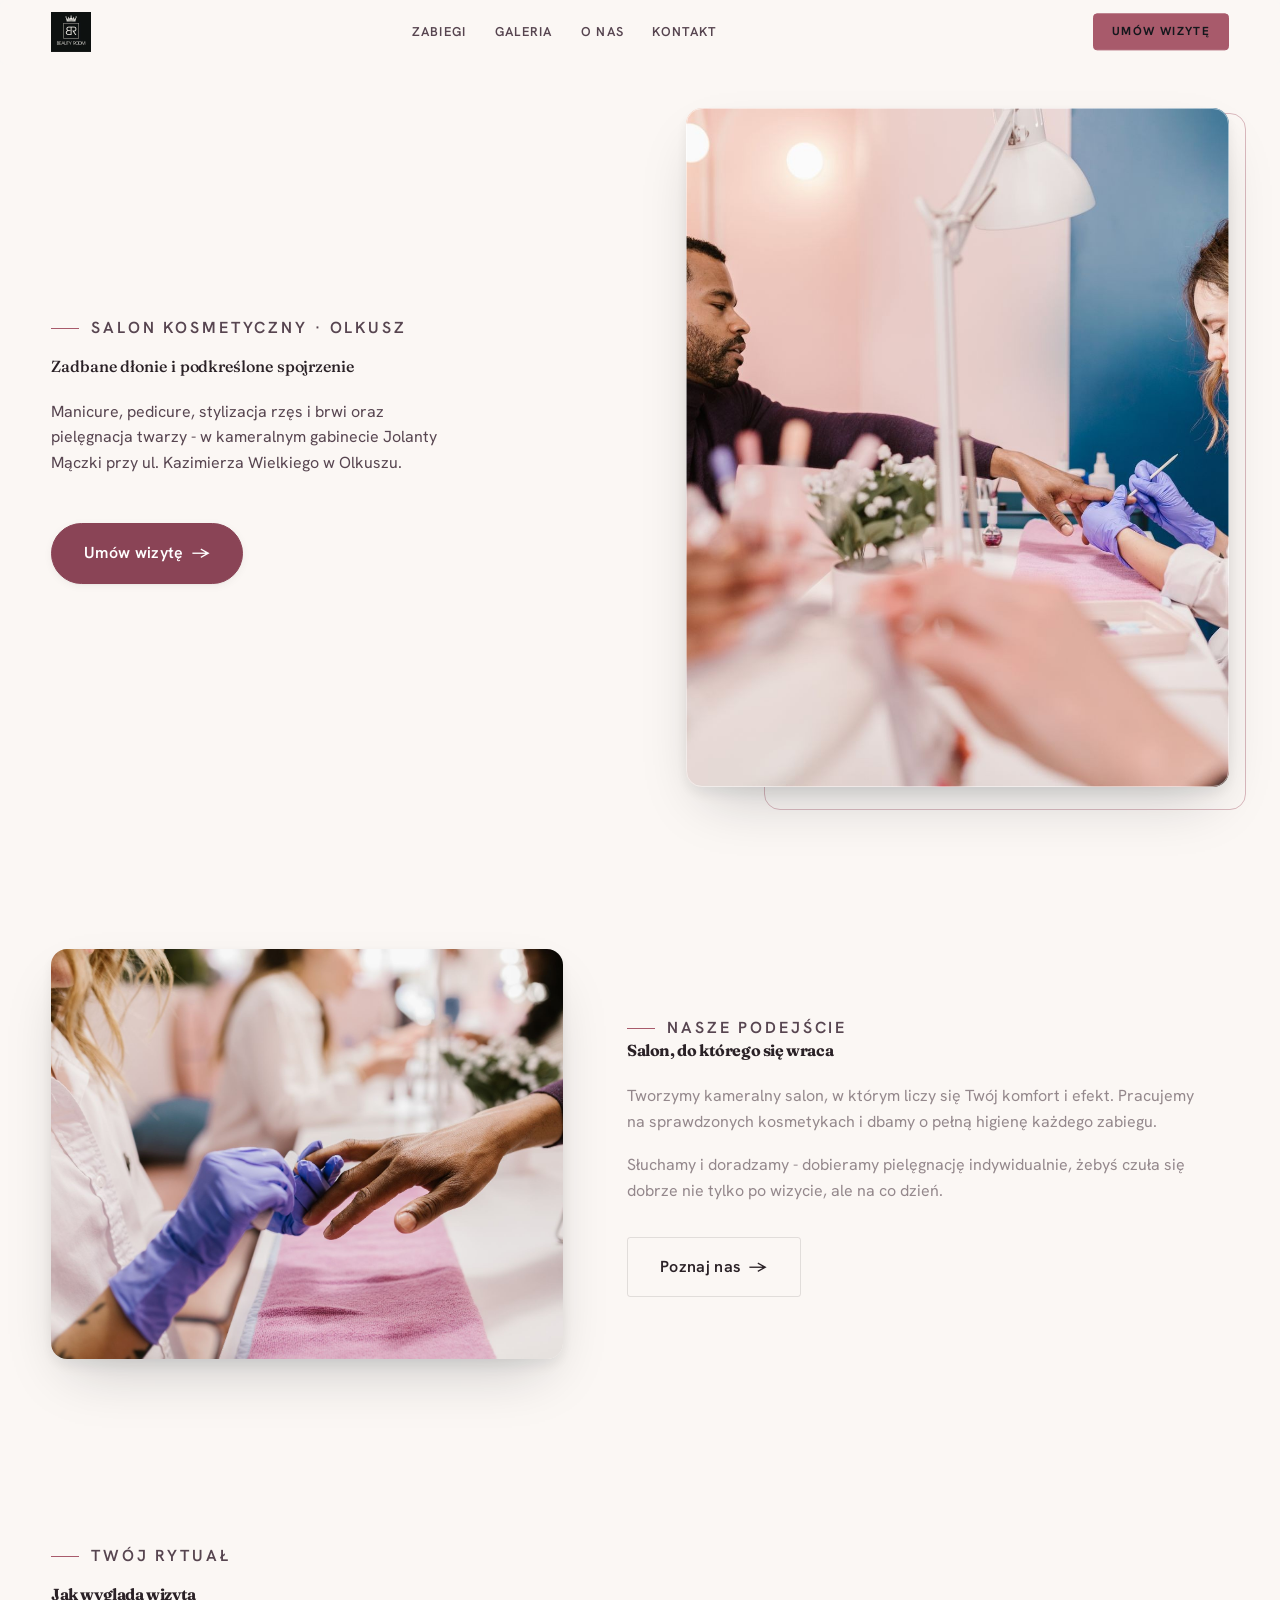
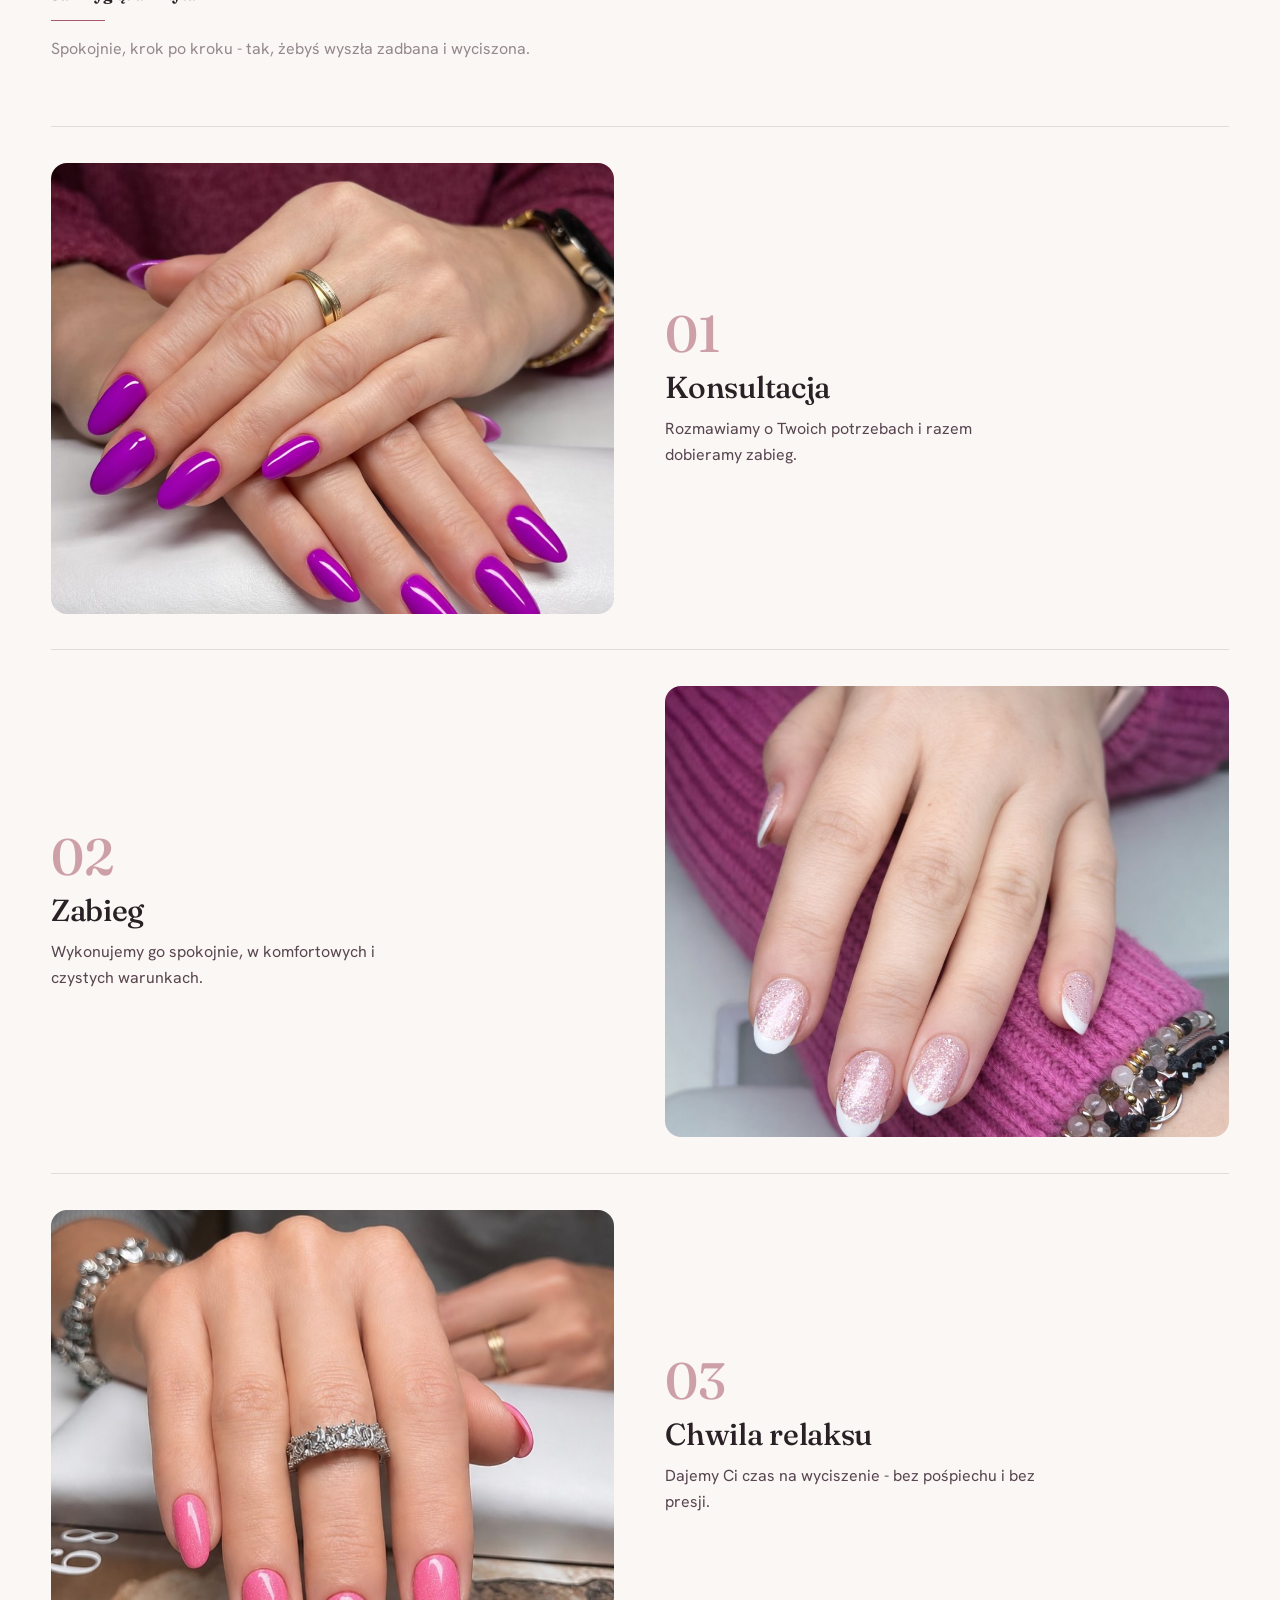
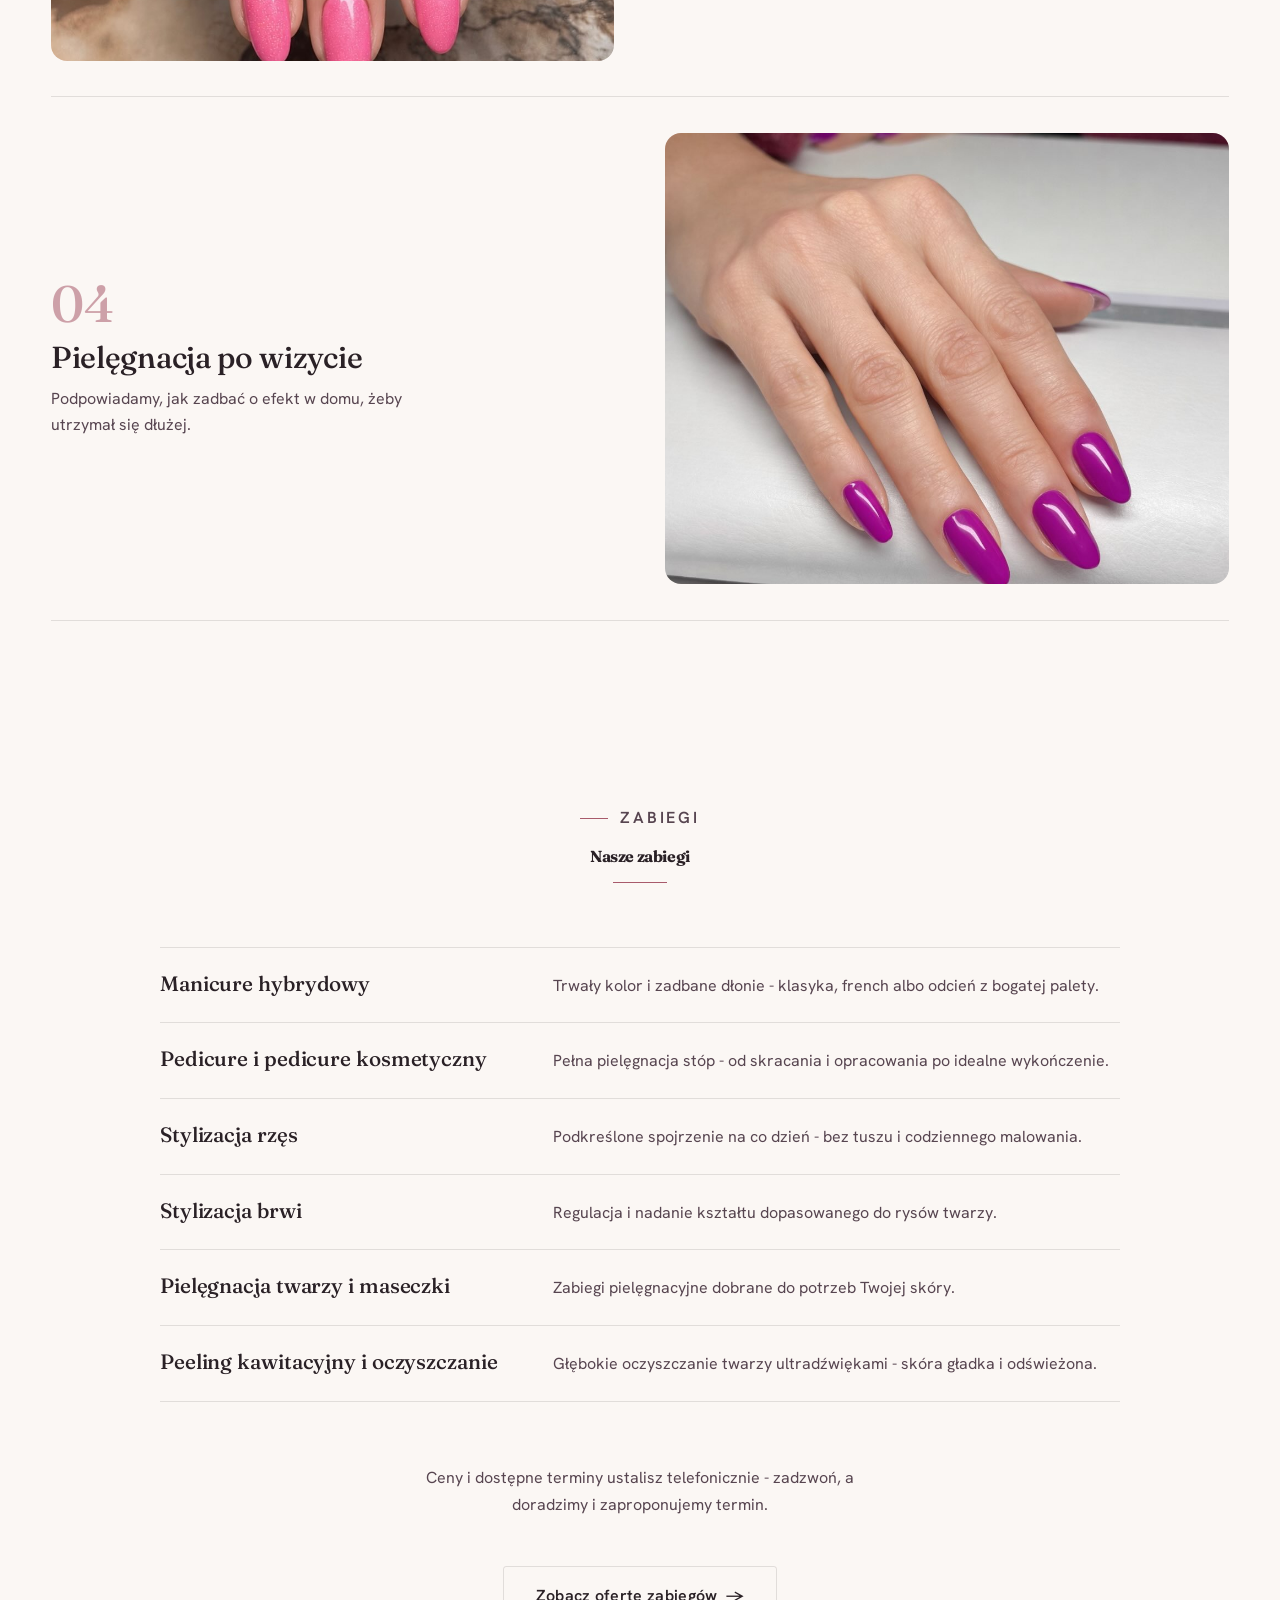
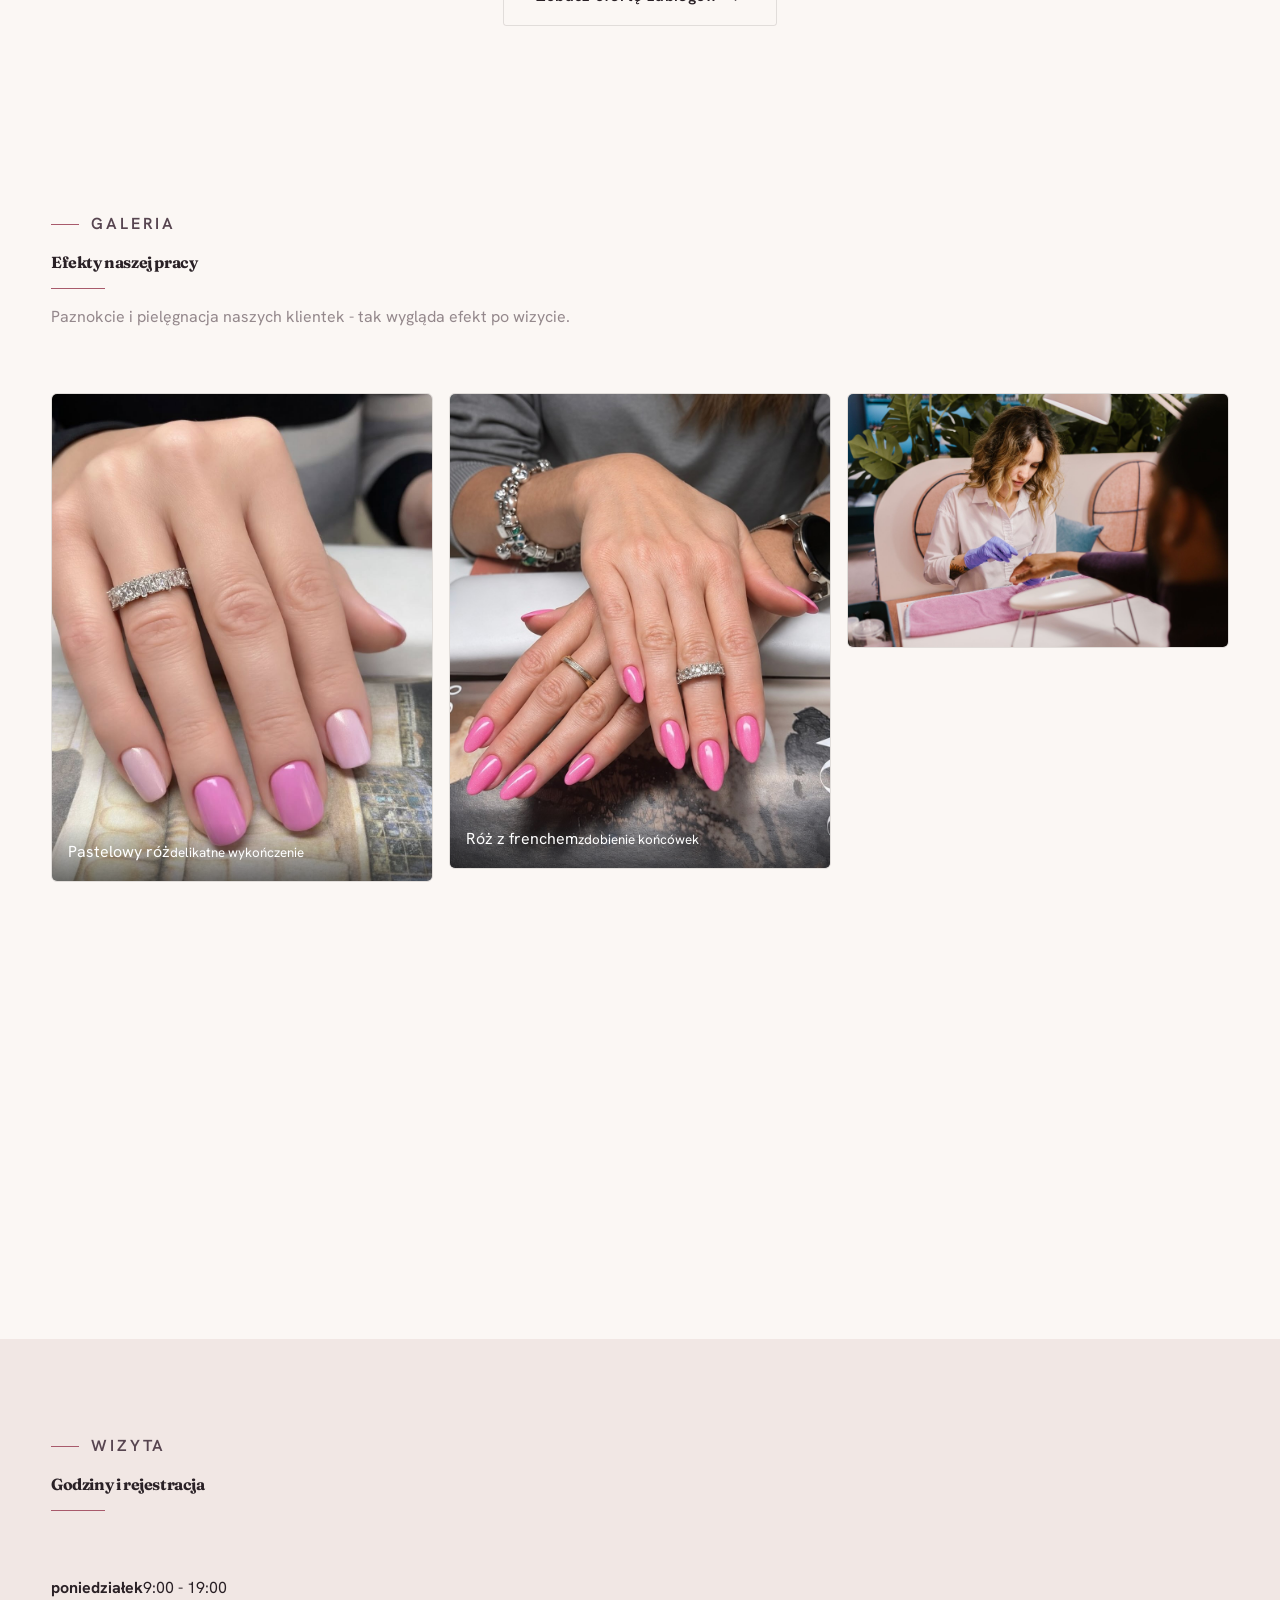
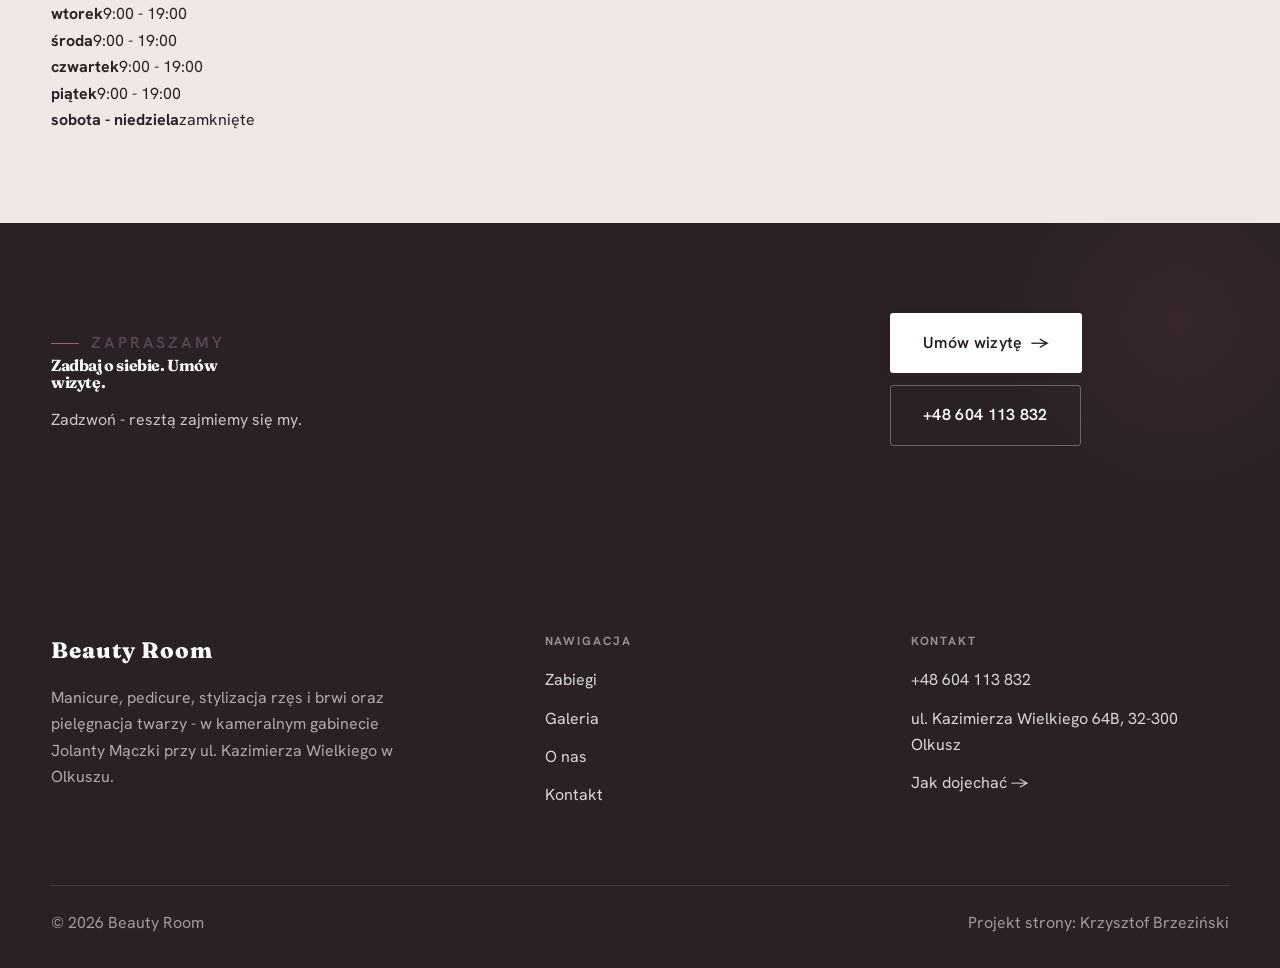
==== index.html @ 0863a8e3 "Strona demo: olkusz-p-jolanta" ====
<!DOCTYPE html>
<html lang="pl">
<head>
<meta charset="UTF-8">
<meta name="viewport" content="width=device-width, initial-scale=1.0">
<title>Beauty Room - Salon kosmetyczny · Olkusz</title>
<meta name="description" content="Beauty Room - profesjonalna pielęgnacja twarzy, dłoni i stóp. Sterylne narzędzia, indywidualne podejście, dogodne terminy. Zapraszamy.">
<link rel="preconnect" href="https://fonts.googleapis.com">
<link rel="preconnect" href="https://fonts.gstatic.com" crossorigin>
<link href="https://fonts.googleapis.com/css2?family=Fraunces:wght@500;600;700&family=Hanken+Grotesk:wght@400;500;600&display=swap" rel="stylesheet">
<link rel="stylesheet" href="assets/styles.css">
</head>
<body>

<header class="nav">
  <div class="wrap nav-inner">
    <a class="brand brand-has-logo" href="index.html"><img class="brand-logo" src="img/logo.jpg" alt="Beauty Room"></a>
    <nav class="nav-links">
      <a href="oferta.html">Zabiegi</a>
      <a href="realizacje.html">Galeria</a>
      <a href="o-nas.html">O nas</a>
      <a href="kontakt.html">Kontakt</a>
      <a href="kontakt.html" class="btn btn-accent">Umów wizytę</a>
    </nav>
    <button class="nav-toggle" aria-label="Menu"><span></span><span></span><span></span></button>
  </div>
</header>

<section class="hero-spa">
  <div class="wrap">
    <div class="hs-copy reveal">
      <span class="eyebrow">Salon kosmetyczny · Olkusz</span>
      <h1 class="hs-claim">Zadbane dłonie i podkreślone spojrzenie</h1>
      <p class="hs-lead">Manicure, pedicure, stylizacja rzęs i brwi oraz pielęgnacja twarzy - w kameralnym gabinecie Jolanty Mączki przy ul. Kazimierza Wielkiego w Olkuszu.</p>
      <a href="kontakt.html" class="btn btn-accent hs-cta">Umów wizytę <span class="arr">→</span></a>
    </div>
    <figure class="hs-fig reveal"><img src="img/g13.jpg" alt="Beauty Room"></figure>
  </div>
</section>
<section>
  <div class="wrap split">
    <div class="split-art reveal"><img src="img/g14.jpg" alt="Beauty Room" loading="lazy"></div>
    <div class="split-copy reveal">
      <span class="eyebrow">Nasze podejście</span>
      <h2>Salon, do którego się wraca</h2>
      <p class="muted">Tworzymy kameralny salon, w którym liczy się Twój komfort i efekt. Pracujemy na sprawdzonych kosmetykach i dbamy o pełną higienę każdego zabiegu.</p>
      <p class="muted">Słuchamy i doradzamy - dobieramy pielęgnację indywidualnie, żebyś czuła się dobrze nie tylko po wizycie, ale na co dzień.</p>
      <a href="o-nas.html" class="btn btn-ghost">Poznaj nas <span class="arr">→</span></a>
    </div>
  </div>
</section>
<section class="rytual">
  <div class="wrap">
    <div class="head reveal">
      <span class="eyebrow">Twój rytuał</span>
      <h2>Jak wygląda wizyta</h2>
      <p>Spokojnie, krok po kroku - tak, żebyś wyszła zadbana i wyciszona.</p>
    </div>
    <div class="ryt-list">
      <div class="ryt-row reveal">
        <figure class="ryt-fig"><img src="img/g1.jpg" alt="Konsultacja" loading="lazy"></figure>
        <div class="ryt-copy"><span class="ryt-no">01</span><h3>Konsultacja</h3><p>Rozmawiamy o Twoich potrzebach i razem dobieramy zabieg.</p></div>
      </div>
      <div class="ryt-row reveal">
        <figure class="ryt-fig"><img src="img/g2.jpg" alt="Zabieg" loading="lazy"></figure>
        <div class="ryt-copy"><span class="ryt-no">02</span><h3>Zabieg</h3><p>Wykonujemy go spokojnie, w komfortowych i czystych warunkach.</p></div>
      </div>
      <div class="ryt-row reveal">
        <figure class="ryt-fig"><img src="img/g3.jpg" alt="Chwila relaksu" loading="lazy"></figure>
        <div class="ryt-copy"><span class="ryt-no">03</span><h3>Chwila relaksu</h3><p>Dajemy Ci czas na wyciszenie - bez pośpiechu i bez presji.</p></div>
      </div>
      <div class="ryt-row reveal">
        <figure class="ryt-fig"><img src="img/g4.jpg" alt="Pielęgnacja po wizycie" loading="lazy"></figure>
        <div class="ryt-copy"><span class="ryt-no">04</span><h3>Pielęgnacja po wizycie</h3><p>Podpowiadamy, jak zadbać o efekt w domu, żeby utrzymał się dłużej.</p></div>
      </div>
    </div>
  </div>
</section>
<section class="menu-sec">
  <div class="wrap">
    <div class="head center reveal">
      <span class="eyebrow">Zabiegi</span>
      <h2>Nasze zabiegi</h2>
    </div>
    <div class="cennik">
      <div class="cennik-row reveal"><div class="cn-name"><h3>Manicure hybrydowy</h3></div><div class="cn-desc">Trwały kolor i zadbane dłonie - klasyka, french albo odcień z bogatej palety.</div></div>
      <div class="cennik-row reveal"><div class="cn-name"><h3>Pedicure i pedicure kosmetyczny</h3></div><div class="cn-desc">Pełna pielęgnacja stóp - od skracania i opracowania po idealne wykończenie.</div></div>
      <div class="cennik-row reveal"><div class="cn-name"><h3>Stylizacja rzęs</h3></div><div class="cn-desc">Podkreślone spojrzenie na co dzień - bez tuszu i codziennego malowania.</div></div>
      <div class="cennik-row reveal"><div class="cn-name"><h3>Stylizacja brwi</h3></div><div class="cn-desc">Regulacja i nadanie kształtu dopasowanego do rysów twarzy.</div></div>
      <div class="cennik-row reveal"><div class="cn-name"><h3>Pielęgnacja twarzy i maseczki</h3></div><div class="cn-desc">Zabiegi pielęgnacyjne dobrane do potrzeb Twojej skóry.</div></div>
      <div class="cennik-row reveal"><div class="cn-name"><h3>Peeling kawitacyjny i oczyszczanie</h3></div><div class="cn-desc">Głębokie oczyszczanie twarzy ultradźwiękami - skóra gładka i odświeżona.</div></div>
    </div>
    <p class="menu-note">Ceny i dostępne terminy ustalisz telefonicznie - zadzwoń, a doradzimy i zaproponujemy termin.</p>
    <div style="text-align:center;margin-top:var(--space-7)" class="reveal"><a href="oferta.html" class="btn btn-ghost">Zobacz ofertę zabiegów <span class="arr">→</span></a></div>
  </div>
</section>
<section>
  <div class="wrap">
    <div class="head reveal">
      <span class="eyebrow">Galeria</span>
      <h2>Efekty naszej pracy</h2>
      <p>Paznokcie i pielęgnacja naszych klientek - tak wygląda efekt po wizycie.</p>
    </div>
    <div class="gallery-masonry">
      <figure class="m-tile reveal"><img src="img/g5.jpg" alt="Pastelowy róż" loading="lazy"><div class="cap">Pastelowy róż<small>delikatne wykończenie</small></div></figure>
      <figure class="m-tile reveal"><img src="img/g6.jpg" alt="Róż z frenchem" loading="lazy"><div class="cap">Róż z frenchem<small>zdobienie końcówek</small></div></figure>
      <figure class="m-tile reveal"><img src="img/g7.jpg" alt="Beauty Room" loading="lazy"></figure>
      <figure class="m-tile reveal"><img src="img/g8.jpg" alt="Beauty Room" loading="lazy"></figure>
      <figure class="m-tile reveal"><img src="img/g9.jpg" alt="Beauty Room" loading="lazy"></figure>
    </div>
    <div style="margin-top:var(--space-7)" class="reveal"><a href="realizacje.html" class="btn btn-accent">Pełna galeria <span class="arr">→</span></a></div>
  </div>
</section>
<section class="trust">
  <div class="wrap">
    <div class="head reveal">
      <span class="eyebrow">Wizyta</span>
      <h2>Godziny i rejestracja</h2>
    </div>
    <div class="godz reveal">
      <div class="godz-row"><b>poniedziałek</b><span>9:00 - 19:00</span></div>
      <div class="godz-row"><b>wtorek</b><span>9:00 - 19:00</span></div>
      <div class="godz-row"><b>środa</b><span>9:00 - 19:00</span></div>
      <div class="godz-row"><b>czwartek</b><span>9:00 - 19:00</span></div>
      <div class="godz-row"><b>piątek</b><span>9:00 - 19:00</span></div>
      <div class="godz-row"><b>sobota - niedziela</b><span>zamknięte</span></div>
    </div>
  </div>
</section>
<section class="cta">
  <div class="wrap">
    <div class="reveal">
      <span class="eyebrow">Zapraszamy</span>
      <h2>Zadbaj o siebie. Umów wizytę.</h2>
      <p>Zadzwoń - resztą zajmiemy się my.</p>
    </div>
    <div class="cta-actions reveal">
      <a href="kontakt.html" class="btn btn-light">Umów wizytę <span class="arr">→</span></a>
      <a href="tel:+48604113832" class="btn btn-ghost" style="color:#fff;border-color:rgba(255,255,255,.3)">+48 604 113 832</a>
    </div>
  </div>
</section>

<footer>
  <div class="wrap">
    <div class="foot-grid">
      <div class="foot-brand">
        <div class="name">Beauty Room</div>
        <p>Manicure, pedicure, stylizacja rzęs i brwi oraz pielęgnacja twarzy - w kameralnym gabinecie Jolanty Mączki przy ul. Kazimierza Wielkiego w Olkuszu.</p>
      </div>
      <div class="foot-col">
        <h4>Nawigacja</h4>
        <a href="oferta.html">Zabiegi</a>
        <a href="realizacje.html">Galeria</a>
        <a href="o-nas.html">O nas</a>
        <a href="kontakt.html">Kontakt</a>
      </div>
      <div class="foot-col">
        <h4>Kontakt</h4>
        <a href="tel:+48604113832">+48 604 113 832</a>
        <p>ul. Kazimierza Wielkiego 64B, 32-300 Olkusz</p>
        <a href="https://maps.app.goo.gl/ST2NJtP8fTFgySqDA" target="_blank" rel="noopener">Jak dojechać →</a>
      </div>
    </div>
    <div class="foot-bot">
      <span>© 2026 Beauty Room</span>
      <span>Projekt strony: Krzysztof Brzeziński</span>
    </div>
  </div>
</footer>
<div class="sticky-reserve"><a class="sr-book" href="kontakt.html">Umów wizytę</a><a class="sr-call" href="tel:+48604113832" aria-label="Zadzwoń"><svg class="ico-tel" width="16" height="16" viewBox="0 0 24 24" fill="none" aria-hidden="true"><path d="M6.6 10.8a15.5 15.5 0 0 0 6.6 6.6l2.2-2.2a1 1 0 0 1 1-.24 11.4 11.4 0 0 0 3.6.58 1 1 0 0 1 1 1V20a1 1 0 0 1-1 1A17 17 0 0 1 3 4a1 1 0 0 1 1-1h3.5a1 1 0 0 1 1 1c0 1.25.2 2.46.58 3.6a1 1 0 0 1-.25 1l-2.23 2.2Z" fill="currentColor"/></svg></a></div>

<script src="assets/main.js"></script>
</body>
</html>
---- assets/styles.css ----
/* ============================================================
   STOLBASZ — premium, architektoniczny B2B fit-out
   Jasna paleta, zero brązu. System wg premium-web-craft.
   Projekt strony: Krzysztof Brzeziński
   ============================================================ */

:root{
  /* PALETA — jasna, architektoniczna, chłodna */
  --paper:#FBF7F4;          /* główne tło */
  --paper-2:#F1E7E4;        /* sekcje alternatywne (chłodny jasny szary) */
  --paper-3:#F1E7E4;        /* delikatne wypełnienia */
  --ink:#2A2126;            /* tekst główny — chłodny grafit */
  --ink-soft:#574550;       /* nagłówki drugorzędne */
  --muted:#94888C;          /* tekst poboczny */
  --line:rgba(42,33,38,.12);/* hairline */
  --accent:#A85A6B;         /* stonowany petrol-slate — jedyny akcent */
  --accent-d:#8A4456;
  --accent-soft:rgba(168,90,107,.10);
  --dark:#2A2126;           /* sekcje ciemne (stopka/CTA) */

  /* ODSTĘPY — skala 4/8 */
  --space-1:4px; --space-2:8px; --space-3:12px; --space-4:16px; --space-5:24px;
  --space-6:32px; --space-7:48px; --space-8:64px; --space-9:96px; --space-10:128px;

  /* TYPOGRAFIA — fluid clamp() */
  --text-sm:clamp(.82rem,.8rem+.1vw,.9rem);
  --text-base:clamp(1rem,.97rem+.15vw,1.1rem);
  --text-lg:clamp(1.12rem,1.05rem+.3vw,1.3rem);
  --text-h3:clamp(1.2rem,1.1rem+.5vw,1.5rem);
  --text-h2:clamp(1.9rem,1.5rem+1.9vw,2.8rem);
  --text-h1:clamp(2.6rem,1.9rem+3.6vw,4.6rem);

  /* PROMIENIE — architektoniczne, raczej ostre */
  --r-sm:3px; --r-md:6px; --r-lg:10px;

  /* RUCH */
  --ease:cubic-bezier(.25,.46,.45,.94); --dur:.24s;

  /* CIENIE — miękkie, warstwowe */
  --sh-sm:0 1px 2px rgba(16,24,32,.04), 0 2px 8px rgba(16,24,32,.05);
  --sh-md:0 2px 6px rgba(16,24,32,.05), 0 12px 28px -8px rgba(16,24,32,.12);
  --sh-lg:0 6px 14px rgba(16,24,32,.07), 0 26px 56px -18px rgba(16,24,32,.22);

  --hairline:1px solid var(--line);

  --font-display:'Fraunces',serif;
  --font-body:'Hanken Grotesk',sans-serif;
}

*{box-sizing:border-box;margin:0;padding:0}
html{scroll-behavior:smooth}
body{
  font-family:var(--font-body);
  font-size:var(--text-base);
  line-height:1.65;
  color:var(--ink);
  background:var(--paper);
  -webkit-font-smoothing:antialiased;
  text-rendering:optimizeLegibility;
}
img{max-width:100%;display:block}
a{color:inherit;text-decoration:none}

.wrap{width:min(92%,1180px);margin-inline:auto}
section{padding-block:clamp(52px,6.5vw,96px)}

h1,h2,h3{font-family:var(--font-display);font-weight:700;line-height:1.08;letter-spacing:-.02em;color:var(--ink)}
h1{font-size:var(--text-h1);letter-spacing:-.035em}
h2{font-size:var(--text-h2);letter-spacing:-.025em}
h3{font-size:var(--text-h3)}
p{max-width:65ch}

.eyebrow{
  font-family:var(--font-body);
  font-size:var(--text-sm);
  font-weight:600;
  letter-spacing:.18em;
  text-transform:uppercase;
  color:var(--accent);
  display:inline-flex;align-items:center;gap:var(--space-3);
}
.eyebrow::before{content:"";width:28px;height:1px;background:var(--accent);display:inline-block}

.muted{color:var(--muted)}
.lead{font-size:var(--text-lg);line-height:1.55;color:var(--ink-soft);max-width:50ch}

/* ---------- BUTTONS ---------- */
.btn{
  display:inline-flex;align-items:center;gap:var(--space-2);
  font-weight:600;font-size:var(--text-sm);letter-spacing:.02em;
  padding:var(--space-4) var(--space-6);
  border-radius:var(--r-sm);
  transition:transform var(--dur) var(--ease),box-shadow var(--dur) var(--ease),background var(--dur) var(--ease);
  cursor:pointer;border:1px solid transparent;
}
.btn-accent{background:var(--accent);color:#fff;box-shadow:var(--sh-sm)}
.btn-accent:hover{background:var(--accent-d);transform:translateY(-2px);box-shadow:var(--sh-md)}
.btn-accent:active{transform:translateY(0);box-shadow:var(--sh-sm)}
.btn-ghost{background:transparent;color:var(--ink);border-color:var(--line)}
.btn-ghost:hover{border-color:var(--accent);color:var(--accent);transform:translateY(-2px)}
.btn-light{background:#fff;color:var(--ink);box-shadow:var(--sh-sm)}
.btn-light:hover{transform:translateY(-2px);box-shadow:var(--sh-md)}
.btn .arr{transition:transform var(--dur) var(--ease)}
.btn:hover .arr{transform:translateX(4px)}

/* ---------- NAV ---------- */
.nav{
  position:sticky;top:0;z-index:50;
  background:color-mix(in srgb,var(--paper) 88%,transparent);
  backdrop-filter:saturate(140%) blur(10px);
  border-bottom:var(--hairline);
}
.nav-inner{display:flex;align-items:center;justify-content:space-between;height:72px}
.brand{display:flex;flex-direction:column;line-height:1}
.brand .name{font-family:var(--font-display);font-weight:800;font-size:1.35rem;letter-spacing:.04em}
.brand .sub{font-size:.62rem;letter-spacing:.34em;text-transform:uppercase;color:var(--muted);margin-top:5px}
.nav-links{display:flex;align-items:center;gap:var(--space-6)}
.nav-links a{font-size:var(--text-sm);font-weight:500;color:var(--ink-soft);position:relative;padding-block:4px;transition:color var(--dur) var(--ease)}
.nav-links a::after{content:"";position:absolute;left:0;bottom:0;width:0;height:1.5px;background:var(--accent);transition:width var(--dur) var(--ease)}
.nav-links a:hover,.nav-links a.active{color:var(--ink)}
.nav-links a:hover::after,.nav-links a.active::after{width:100%}
.nav-links .btn{padding:var(--space-2) var(--space-5)}
/* przyciski w nav: właściwy kolor (przebij .nav-links a) + bez podkreślenia */
.nav-links a.btn-accent{color:#fff}
.nav-links a.btn-ghost,.nav-links a.btn-light{color:var(--ink)}
.nav-links a.btn::after{display:none}
.nav-toggle{display:none;background:none;border:none;cursor:pointer;flex-direction:column;gap:5px;padding:8px}
.nav-toggle span{width:24px;height:2px;background:var(--ink);transition:var(--dur)}

/* ---------- HERO (split) ---------- */
.hero{position:relative;overflow:hidden;border-bottom:var(--hairline)}
.hero-grid{display:grid;grid-template-columns:1.05fr .95fr;gap:clamp(24px,4vw,60px);align-items:center;
  padding-block:clamp(36px,4.5vw,64px)}
.hero-copy .eyebrow{margin-bottom:var(--space-5)}
.hero-copy h1{margin-bottom:var(--space-5)}
.hero-copy .lead{margin-bottom:var(--space-7)}
.hero-actions{display:flex;flex-wrap:wrap;gap:var(--space-4)}
.hero-art{position:relative;aspect-ratio:4/3;border-radius:var(--r-lg);overflow:hidden;box-shadow:var(--sh-lg)}
.hero-art img{width:100%;height:100%;object-fit:cover}
.hero-art::after{content:"";position:absolute;inset:0;background:linear-gradient(180deg,transparent 55%,rgba(18,24,28,.28))}
.hero-badge{position:absolute;left:var(--space-5);bottom:var(--space-5);z-index:2;
  background:rgba(252,252,251,.94);backdrop-filter:blur(4px);
  border-radius:var(--r-md);padding:var(--space-4) var(--space-5);box-shadow:var(--sh-md);max-width:78%}
.hero-badge strong{display:block;font-family:var(--font-display);font-size:1rem;letter-spacing:-.01em}
.hero-badge span{font-size:var(--text-sm);color:var(--muted)}

/* ---------- HERO duży / kinowy (strona główna) ---------- */
.hero-cine{position:relative;min-height:clamp(560px,82vh,840px);min-height:clamp(560px,82svh,840px);display:flex;align-items:center;overflow:hidden;border-bottom:var(--hairline)}
.hero-cine>img{position:absolute;inset:0;width:100%;height:100%;object-fit:cover;z-index:0}
.hero-cine::after{content:"";position:absolute;inset:0;z-index:1;
  background:linear-gradient(95deg,rgba(13,18,23,.86) 0%,rgba(13,18,23,.64) 32%,rgba(13,18,23,.24) 62%,rgba(13,18,23,.04) 100%)}
.hero-cine .wrap{position:relative;z-index:2;padding-block:var(--space-8)}
.hero-cine .hero-copy{max-width:660px}
.hero-cine .eyebrow{color:#fff;margin-bottom:var(--space-5)}
.hero-cine .eyebrow::before{background:#fff}
.hero-cine h1{color:#fff;margin-bottom:var(--space-5);font-size:clamp(2.9rem,2rem+4.4vw,5.2rem)}
.hero-cine .lead{color:rgba(255,255,255,.92);max-width:48ch;margin-bottom:var(--space-7)}
.hero-cine .hero-actions{display:flex;flex-wrap:wrap;gap:var(--space-4)}
@media(max-width:680px){
  .hero-cine{min-height:clamp(520px,76vh,640px);min-height:clamp(520px,76svh,640px);align-items:flex-end}
  .hero-cine::after{background:linear-gradient(0deg,rgba(13,18,23,.9) 6%,rgba(13,18,23,.45) 55%,rgba(13,18,23,.25) 100%)}
  .hero-cine .wrap{padding-bottom:var(--space-9)}
}

/* full-bleed hero variant (podstrony) */
.pagehead{position:relative;min-height:46vh;min-height:46svh;display:flex;align-items:flex-end;overflow:hidden;border-bottom:var(--hairline)}
.pagehead img{position:absolute;inset:0;width:100%;height:100%;object-fit:cover}
.pagehead::after{content:"";position:absolute;inset:0;background:linear-gradient(180deg,rgba(18,24,28,.25),rgba(18,24,28,.62))}
.pagehead .wrap{position:relative;z-index:2;padding-block:var(--space-9);color:#fff}
.pagehead h1{color:#fff;max-width:18ch}
.pagehead .eyebrow{color:#fff}
.pagehead .eyebrow::before{background:#fff}
.pagehead p{color:rgba(255,255,255,.86);margin-top:var(--space-4);max-width:54ch}

/* ---------- STRIP (pasek skrótów / liczby) ---------- */
.strip{background:var(--dark);color:#fff}
.strip .wrap{display:grid;grid-template-columns:repeat(4,1fr);gap:var(--space-6);padding-block:var(--space-8)}
.strip .item .k{font-family:var(--font-display);font-size:clamp(1.6rem,1.2rem+1.4vw,2.4rem);font-weight:800;letter-spacing:-.02em;color:#fff}
.strip .item .v{font-size:var(--text-sm);color:rgba(255,255,255,.66);margin-top:var(--space-2);line-height:1.45}
.strip .item{border-left:2px solid var(--accent);padding-left:var(--space-5)}

/* ---------- SECTION HEAD ---------- */
.head{max-width:48rem;margin-bottom:var(--space-8)}
.head.center{margin-inline:auto;text-align:center}
.head .eyebrow{margin-bottom:var(--space-4)}
.head h2{margin-bottom:var(--space-4)}
.head p{color:var(--muted);font-size:var(--text-lg);line-height:1.55}
.head.center p{margin-inline:auto}

/* ---------- INTRO SPLIT ---------- */
.split{display:grid;grid-template-columns:.92fr 1.08fr;gap:clamp(28px,5vw,80px);align-items:center}
.split.rev{grid-template-columns:1.08fr .92fr}
.split.rev .split-art{order:-1}
.split-art{position:relative;aspect-ratio:5/4;border-radius:var(--r-lg);overflow:hidden;box-shadow:var(--sh-lg)}
.split-art img{width:100%;height:100%;object-fit:cover}
.split-copy h2{margin-bottom:var(--space-5)}
.split-copy p+p{margin-top:var(--space-4)}
.split-copy .btn{margin-top:var(--space-6)}

/* ---------- SERVICES (zakres) ---------- */
.svc-grid{display:grid;grid-template-columns:repeat(auto-fit,minmax(280px,1fr));gap:var(--space-5)}
.svc{background:#fff;border:var(--hairline);border-radius:var(--r-md);padding:var(--space-7) var(--space-6);
  transition:transform var(--dur) var(--ease),box-shadow var(--dur) var(--ease),border-color var(--dur) var(--ease);
  position:relative;overflow:hidden}
.svc::before{content:"";position:absolute;left:0;top:0;width:3px;height:0;background:var(--accent);transition:height var(--dur) var(--ease)}
.svc:hover{transform:translateY(-4px);box-shadow:var(--sh-md);border-color:transparent}
.svc:hover::before{height:100%}
.svc .ic{font-family:var(--font-display);font-size:.8rem;font-weight:700;letter-spacing:.12em;color:var(--accent);margin-bottom:var(--space-4)}
.svc h3{margin-bottom:var(--space-3);font-size:1.22rem}
.svc p{color:var(--muted);font-size:var(--text-base);line-height:1.6}

/* big detailed service rows */
.svc-row{display:grid;grid-template-columns:.8fr 1.2fr;gap:clamp(20px,4vw,60px);align-items:center;padding-block:var(--space-8)}
.svc-row+.svc-row{border-top:var(--hairline)}
.svc-row.rev{grid-template-columns:1.2fr .8fr}
.svc-row.rev .svc-row-art{order:-1}
.svc-row-art{aspect-ratio:4/3;border-radius:var(--r-md);overflow:hidden;box-shadow:var(--sh-md)}
.svc-row-art img{width:100%;height:100%;object-fit:cover}
.svc-row h3{font-size:1.5rem;margin-bottom:var(--space-4)}
.svc-row .num{font-family:var(--font-display);font-size:.85rem;font-weight:700;letter-spacing:.14em;color:var(--accent);display:block;margin-bottom:var(--space-3)}
.svc-row ul{list-style:none;margin-top:var(--space-4);display:flex;flex-direction:column;gap:var(--space-2)}
.svc-row li{position:relative;padding-left:var(--space-5);color:var(--muted);font-size:var(--text-base)}
.svc-row li::before{content:"";position:absolute;left:0;top:.62em;width:8px;height:1px;background:var(--accent)}

/* ---------- GALLERY (realizacje) ---------- */
.gallery{display:grid;grid-template-columns:repeat(12,1fr);gap:var(--space-4);grid-auto-rows:200px}
/* GALERIA MASONRY — pionowe zdjęcia (portrety beauty/wellness) bez przycinania: kolumny, height auto */
.gallery-masonry{column-count:3;column-gap:var(--space-4)}
@media(max-width:900px){.gallery-masonry{column-count:2}}
@media(max-width:560px){.gallery-masonry{column-count:1}}
.gallery-masonry .m-tile{break-inside:avoid;margin:0 0 var(--space-4);padding:0;position:relative;overflow:hidden;border-radius:var(--r-md);border:1px solid var(--line)}
.gallery-masonry .m-tile img{width:100%;height:auto;display:block}
.gallery-masonry .m-tile .cap{position:absolute;left:0;right:0;bottom:0;padding:var(--space-4);color:#fff;background:linear-gradient(0deg,rgba(0,0,0,.55),transparent);font-size:var(--text-sm)}
.tile{position:relative;overflow:hidden;border-radius:var(--r-md);box-shadow:var(--sh-sm);
  transition:transform var(--dur) var(--ease),box-shadow var(--dur) var(--ease)}
.tile img{width:100%;height:100%;object-fit:cover;transition:transform .6s var(--ease)}
.tile:hover{box-shadow:var(--sh-md)}
.tile:hover img{transform:scale(1.05)}
.tile .cap{position:absolute;left:0;right:0;bottom:0;padding:var(--space-5) var(--space-4) var(--space-4);
  background:linear-gradient(transparent,rgba(18,24,28,.78));color:#fff;
  font-size:var(--text-sm);font-weight:600;letter-spacing:.01em;
  opacity:0;transform:translateY(8px);transition:var(--dur) var(--ease)}
.tile:hover .cap{opacity:1;transform:translateY(0)}
.tile .cap small{display:block;font-weight:400;opacity:.78;letter-spacing:.04em;text-transform:uppercase;font-size:.66rem;margin-top:3px}
/* bento spans */
.t-wide{grid-column:span 6}
.t-tall{grid-column:span 6;grid-row:span 2}
.t-std{grid-column:span 6}
.t-third{grid-column:span 4}
.t-two3{grid-column:span 8}

/* ---------- TRUST / WIARYGODNOŚĆ ---------- */
.trust{background:var(--paper-2)}
.trust-grid{display:grid;grid-template-columns:repeat(auto-fit,minmax(240px,1fr));gap:var(--space-5);margin-top:var(--space-7)}
.trust-card{background:#fff;border-radius:var(--r-md);padding:var(--space-7) var(--space-6);box-shadow:var(--sh-sm);border-top:3px solid var(--accent)}
.trust-card .big{font-family:var(--font-display);font-size:clamp(1.8rem,1.3rem+1.6vw,2.6rem);font-weight:800;letter-spacing:-.02em;color:var(--ink);line-height:1}
.trust-card h3{font-size:1.12rem;margin:var(--space-3) 0 var(--space-2)}
.trust-card p{color:var(--muted);font-size:var(--text-base);line-height:1.55}

/* ---------- CTA band ---------- */
.cta{background:var(--dark);color:#fff;position:relative;overflow:hidden}
.cta .wrap{display:grid;grid-template-columns:1.4fr .6fr;gap:var(--space-7);align-items:center;position:relative;z-index:2}
.cta h2{color:#fff;max-width:20ch}
.cta p{color:rgba(255,255,255,.74);margin-top:var(--space-4)}
.cta-actions{display:flex;flex-direction:column;gap:var(--space-3);align-items:flex-start}
.cta::before{content:"";position:absolute;right:-80px;top:-80px;width:360px;height:360px;border-radius:50%;
  background:radial-gradient(circle,var(--accent-soft),transparent 70%)}

/* ---------- CONTACT ---------- */
.contact-grid{display:grid;grid-template-columns:.85fr 1.15fr;gap:clamp(28px,4vw,56px);align-items:start}
.info-list{display:flex;flex-direction:column;gap:var(--space-2)}
.info-row{display:flex;gap:var(--space-4);align-items:flex-start;padding-block:var(--space-4);border-bottom:var(--hairline)}
.info-row .ic{flex:none;width:42px;height:42px;display:grid;place-items:center;border-radius:50%;
  background:var(--accent-soft);color:var(--accent);font-size:1.05rem}
.info-row .lbl{font-size:.72rem;letter-spacing:.14em;text-transform:uppercase;color:var(--muted)}
.info-row .val{font-weight:600;font-size:var(--text-base);margin-top:2px}
.info-row a.val:hover{color:var(--accent)}
.map{border:none;border-radius:var(--r-lg);box-shadow:var(--sh-md);width:100%;height:100%;min-height:380px;filter:grayscale(.2) contrast(1.02)}
.form{background:#fff;border:var(--hairline);border-radius:var(--r-lg);padding:clamp(24px,3vw,40px);box-shadow:var(--sh-sm)}
.form .fld{margin-bottom:var(--space-5)}
.form label{display:block;font-size:var(--text-sm);font-weight:600;margin-bottom:var(--space-2)}
.form input,.form textarea{width:100%;font-family:inherit;font-size:var(--text-base);color:var(--ink);
  padding:var(--space-4);border:var(--hairline);border-radius:var(--r-sm);background:var(--paper);transition:border-color var(--dur)}
.form input:focus,.form textarea:focus{outline:none;border-color:var(--accent);background:#fff}
.form textarea{resize:vertical;min-height:120px}
.form .note{font-size:var(--text-sm);color:var(--muted);margin-top:var(--space-3)}

/* ---------- FOOTER ---------- */
footer{background:var(--dark);color:#fff;padding-block:var(--space-9) var(--space-6)}
.foot-grid{display:grid;grid-template-columns:1.4fr 1fr 1fr;gap:var(--space-7);margin-bottom:var(--space-8)}
.foot-brand .name{font-family:var(--font-display);font-weight:800;font-size:1.4rem;letter-spacing:.04em}
.foot-brand p{color:rgba(255,255,255,.62);margin-top:var(--space-4);font-size:var(--text-base);max-width:38ch}
.foot-col h4{font-size:.74rem;letter-spacing:.16em;text-transform:uppercase;color:rgba(255,255,255,.5);margin-bottom:var(--space-4)}
.foot-col a,.foot-col p{display:block;color:rgba(255,255,255,.82);font-size:var(--text-base);margin-bottom:var(--space-3)}
.foot-col a:hover{color:#fff}
.foot-bot{border-top:1px solid rgba(255,255,255,.12);padding-top:var(--space-5);display:flex;justify-content:space-between;flex-wrap:wrap;gap:var(--space-3);
  font-size:var(--text-sm);color:rgba(255,255,255,.55)}
.foot-bot a:hover{color:#fff}

/* ---------- REVEAL ---------- */
.reveal{opacity:0;transform:translateY(22px);transition:opacity .6s var(--ease),transform .6s var(--ease)}
.reveal.in{opacity:1;transform:none}

/* ---------- RESPONSIVE ---------- */
@media(max-width:920px){
  .hero-grid,.split,.split.rev,.svc-row,.svc-row.rev,.cta .wrap,.contact-grid,.foot-grid{grid-template-columns:1fr}
  .split.rev .split-art,.svc-row.rev .svc-row-art{order:0}
  .hero-art{aspect-ratio:16/10;max-height:420px}
  .strip .wrap{grid-template-columns:repeat(2,1fr);gap:var(--space-7)}
  .gallery{grid-auto-rows:180px}
  .t-wide,.t-tall,.t-std,.t-third,.t-two3{grid-column:span 6}
  .t-tall{grid-row:span 1}
  .cta-actions{flex-direction:row;flex-wrap:wrap}
  .foot-grid{gap:var(--space-6)}
}
@media(max-width:680px){
  .nav-links{position:fixed;inset:72px 0 auto 0;background:var(--paper);flex-direction:column;align-items:stretch;
    gap:0;padding:var(--space-4) 6%;border-bottom:var(--hairline);box-shadow:var(--sh-md);
    transform:translateY(-120%);transition:transform var(--dur) var(--ease)}
  .nav-links.open{transform:translateY(0)}
  .nav-links a{padding-block:var(--space-4);border-bottom:var(--hairline)}
  .nav-links .btn{margin-top:var(--space-3);justify-content:center}
  .nav-toggle{display:flex}
  .strip .wrap{grid-template-columns:1fr}
  .gallery{grid-template-columns:repeat(6,1fr)}
  .foot-grid{grid-template-columns:1fr}
}
@media(prefers-reduced-motion:reduce){
  *{animation-duration:.01ms!important;transition:none!important}
  .reveal{opacity:1!important;transform:none!important}
  html{scroll-behavior:auto}
}

/* ============================================================
   PREMIUM LAYER — destylat deep-researchu branż (anty-AI, spokój).
   Zmienne STOLBASZ (--accent/--ink/--paper/--line/--dark). Ruch ledwo
   zauważalny, krzywa cubic-bezier(.16,.84,.44,1); prefers-reduced-motion
   pokryte blanketem wyżej. Karty hairline zamiast cieni = #1 sygnał „nie-AI".
   ============================================================ */

/* więcej oddechu między sekcjami (liderzy: 110-130px) */
section{padding-block:clamp(64px,8vw,128px)}

/* 1) Aksamitny reveal — dłuższa, miękka krzywa zamiast „skoku" */
.reveal{transition:opacity .9s cubic-bezier(.16,.84,.44,1),transform .9s cubic-bezier(.16,.84,.44,1);will-change:opacity,transform}
/* stagger TYLKO w galerii (tam pozycja = porządek dzieci) */
.gallery .reveal:nth-child(2){transition-delay:.07s}
.gallery .reveal:nth-child(3){transition-delay:.14s}
.gallery .reveal:nth-child(4){transition-delay:.21s}
.gallery .reveal:nth-child(5){transition-delay:.28s}
.gallery .reveal:nth-child(6){transition-delay:.35s}

/* 2) Hero STATYCZNY na .hero-cine — Ken Burns CAŁKIEM WYŁĄCZONY 26.06 (3. zgłoszenie Szymona).
   GENEZA: animowanie scale na <img> hero z teksturami (cegły/framugi) re-samplinguje obraz
   klatka po klatce → na części ekranów drobne drganie/shimmer = „heroshot się trzęsie".
   translateY usunięto wcześniej, scale-only + will-change/GPU NIE wystarczyły do GWARANCJI gładkości.
   Krzysztof zażądał pewności („make sure, że błąd się nie pojawi") > efekt. Zero animacji = 0% drgania.
   Delikatny zoom zostaje TYLKO w pełnoekranowych hero gastro/studio (hg-bg/hs-bg — tło, inny
   mechanizm, chwalone, nigdy nie zgłaszane). NIE wracać do KB na .hero-cine bez realnego testu
   na sprzęcie klienta — to ryzyko regresji „trzęsienia”. */
/* BEZPIECZNY "wow" na hero = jednorazowy FADE-IN (opacity), nie zoom.
   opacity nie dotyka bitmapy → gładkie na KAŻDYM zdjęciu/ekranie/GPU, zero ryzyka migotania.
   Geometryczny ruch (scale/translate) na .hero-cine jest ZAKAZANY (bramka pilnuje). */
@keyframes heroFade{from{opacity:0}to{opacity:1}}
.hero-cine>img{transform:none;animation:heroFade 1.1s ease-out both}

/* 3) Akcentowy hairline pod nagłówkiem sekcji, który „rysuje się" przy wejściu */
.head h2{position:relative;padding-bottom:18px}
.head h2::after{content:"";position:absolute;left:0;bottom:0;height:1px;width:0;background:var(--accent);transition:width 1s cubic-bezier(.16,.84,.44,1) .15s}
.head.center h2::after{left:50%;transform:translateX(-50%)}
.head.reveal.in h2::after,.head.center.reveal.in h2::after{width:54px}

/* 4) Karty HAIRLINE zamiast cieni/zaokrągleń (najmocniejszy anty-AI detal) */
.svc{background:transparent;border:1px solid var(--line);border-radius:var(--r-sm);box-shadow:none}
.svc:hover{box-shadow:none;border-color:var(--accent);transform:translateY(-3px)}
.trust-card{background:transparent;box-shadow:none;border:1px solid var(--line);border-top:2px solid var(--accent);border-radius:var(--r-sm)}
.tile{box-shadow:none;border-radius:var(--r-sm)}
.tile:hover{box-shadow:none}

/* 5) Sticky-nav kondensuje się po przewinięciu (sygnał dopracowania) */
.nav{transition:box-shadow .4s ease,background .4s ease}
.nav.is-stuck{box-shadow:0 1px 0 var(--line),0 14px 30px -24px rgba(0,0,0,.45)}
.nav-inner{transition:height .35s var(--ease)}
.nav.is-stuck .nav-inner{height:60px}

/* 6) MANIFESTO — pełnoekranowy cytat-bohater (zastępuje generyczne „Dlaczego my") */
.manifesto{background:var(--paper-2);text-align:center}
.manifesto .wrap{max-width:60rem}
.manifesto p{font-family:var(--font-display);font-style:italic;font-size:clamp(1.6rem,1rem+2.4vw,2.8rem);line-height:1.32;color:var(--ink-soft);margin-inline:auto;max-width:26ch;position:relative;padding-top:var(--space-8)}
.manifesto p::before{content:"";position:absolute;top:0;left:50%;transform:translateX(-50%);width:54px;height:1px;background:var(--accent)}
.manifesto p span{color:var(--accent);font-style:italic}

/* 7) GATEWAYS — 3 duże bramy-zdjęcia (zamiast paska menu usług) */
.gateways{display:grid;grid-template-columns:repeat(3,1fr);gap:var(--space-4)}
.gateway{position:relative;aspect-ratio:3/4;overflow:hidden;border-radius:var(--r-sm);display:block}
.gateway img{width:100%;height:100%;object-fit:cover;transition:transform .8s var(--ease),filter .5s var(--ease)}
.gateway::after{content:"";position:absolute;inset:0;background:linear-gradient(180deg,transparent 38%,rgba(18,24,28,.74))}
.gateway:hover img{transform:scale(1.05);filter:brightness(1.05)}
.gateway .g-ttl{position:absolute;left:0;right:0;bottom:0;z-index:2;padding:var(--space-6) var(--space-5);color:#fff;font-family:var(--font-display);font-size:1.45rem;letter-spacing:-.01em;line-height:1.15}
.gateway .g-ttl small{display:block;font-family:var(--font-body);font-size:var(--text-sm);font-weight:400;opacity:.82;letter-spacing:.03em;margin-top:5px}
@media(max-width:760px){.gateways{grid-template-columns:1fr}.gateway{aspect-ratio:16/10}}

/* 8) LOGO klienta w nagłówku (gdy podane --logo) */
.brand-logo{height:40px;width:auto;max-width:220px;object-fit:contain;display:block}
.nav.is-stuck .brand-logo{height:34px}
@media(max-width:680px){.brand-logo{height:32px}}

/* === rodzina: wellness === */
/* ============================================================
   RODZINA: WELLNESS (beauty / spa / head spa / masaż / kosmetologia)
   Doklejane NA WIERZCH base.css. Skin beauty (Fraunces + śliwka) lub spa (Marcellus + złoto).
   Filozofia: ATMOSFERA + ZADBANIE O SIEBIE + "Umów wizytę". Miękko, zmysłowo, spokojnie.
   Tokeny TYLKO istniejące. Ceny/zabiegi/specjaliści/before-after tylko realne.
   ============================================================ */

/* --- Miększe, eleganckie karty --- */
.svc,.trust-card,.tile,.gateway,.split-art,.svc-row-art{border-radius:var(--r-lg)}

/* --- CENNIK / ZABIEGI (kategorie; ceny tylko gdy realne) - reuzyte z gastro --- */
.menu-sec{background:var(--paper-2)}
.menu-cats{display:grid;grid-template-columns:repeat(2,1fr);gap:var(--space-7) var(--space-8);max-width:62rem;margin:0 auto}
.menu-cat{border-top:1px solid var(--accent);padding-top:var(--space-4)}
.menu-cat h3{font-family:var(--font-display);font-size:1.35rem;letter-spacing:.01em;margin-bottom:var(--space-3)}
.menu-cat p{color:var(--muted);font-size:var(--text-base);line-height:1.65}
.menu-note{text-align:center;color:var(--muted);font-size:var(--text-sm);margin-top:var(--space-8);max-width:52ch;margin-inline:auto}
@media(max-width:760px){.menu-cats{grid-template-columns:1fr;gap:var(--space-6)}}

/* --- ZESPÓŁ / SPECJALISTKI (renderowane TYLKO z realnych danych) - reuzyte z kliniki --- */
.zespol-grid{display:grid;grid-template-columns:repeat(auto-fit,minmax(15rem,1fr));gap:var(--space-6)}
.doc{margin:0;background:var(--paper);border:1px solid var(--line);border-radius:var(--r-lg);overflow:hidden;
  transition:transform .3s var(--ease),box-shadow .3s var(--ease)}
.doc:hover{transform:translateY(-5px);box-shadow:var(--sh-md)}
.doc-photo{aspect-ratio:4/5;overflow:hidden;background:var(--paper-2)}
.doc-photo img{width:100%;height:100%;object-fit:cover;transition:transform .6s var(--ease)}
.doc:hover .doc-photo img{transform:scale(1.04)}
.doc figcaption{padding:var(--space-5)}
.doc-role{display:inline-block;font-size:.72rem;font-weight:700;letter-spacing:.14em;text-transform:uppercase;
  color:var(--accent);margin-bottom:var(--space-2)}
.doc-name{font-family:var(--font-display);font-size:1.15rem;margin-bottom:var(--space-2);line-height:1.2}
.doc-bio{color:var(--muted);font-size:var(--text-sm);line-height:1.55}

/* --- STICKY "Umów wizytę" (mobile) --- */
.sticky-reserve{display:none}
@media(max-width:820px){
  .sticky-reserve{display:flex;position:fixed;left:0;right:0;bottom:0;z-index:90;
    background:var(--line);box-shadow:0 -6px 20px -10px rgba(0,0,0,.4)}
  .sticky-reserve a{padding:15px 8px;text-align:center;font-weight:700;font-size:.95rem;letter-spacing:.01em}
  .sr-book{flex:1;background:var(--accent);color:#fff}
  .sr-call{width:60px;background:var(--paper);color:var(--ink);font-size:1.15rem;border-left:1px solid var(--line)}
  body{padding-bottom:56px}
}

/* ============================================================
   FAZA 3 - OSOBNY UKŁAD WELLNESS (research wf_840d7930 + krytyka z policzonym WCAG). Doklejane na wierzch.
   Tożsamość: SPOKÓJ / ODDECH / ZMYSŁOWOŚĆ - jasno, miękko, editorialowo. Przeciwieństwo techniki DOM i dramatu AUTO.
   ============================================================ */

/* --- P0 KONTRAST (krytyka policzyła WCAG na skórkach): naprawy, bo predeploy NIE testuje kontrastu --- */
/* CTA na akcencie: spa złoto #B0894B + biel = 3.22 FAIL -> tło accent-d (ciemniejsze) = PASS */
.btn-accent{background:var(--accent-d);border-color:var(--accent-d);color:#fff}
.btn-accent:hover{background:var(--accent);border-color:var(--accent);color:#fff}
.sticky-reserve .sr-book{background:var(--accent-d);color:#fff}
/* eyebrow TEKST = ink-soft (akcent jako tekst na cream pada 2.5-2.9); kreska ::before zostaje akcentowa (dekoracja) */
.eyebrow{color:var(--ink-soft)}
.eyebrow::before{background:var(--accent)}
/* opisy mutedem na paper-2 padają (2.8-2.9) -> ink-soft */
.menu-cat p,.menu-note,.doc-bio,.cn-desc,.ryt-copy p{color:var(--ink-soft)}

/* --- Miękkie krzywizny: cap 16px (nie 22 = "karta z apki"); delikatny hover (bez ostrego lift) --- */
.svc,.trust-card,.tile,.gateway,.split-art,.svc-row-art,.doc,.hs-fig,.ph-fig{border-radius:16px}
.doc:hover{transform:translateY(-3px);box-shadow:var(--sh-sm)}
section{padding-block:clamp(74px,10vh,124px)}   /* nieco więcej oddechu niż reszta rodzin */

/* (NAV usunięty - generuje go silnik multipage.py: _nav_css + sekcja "NAV NOBU (silnik): wellness") */

/* === HERO WELLNESS: editorial SPLIT na bieli, zdjęcie OPRAWIONE (offset passe-partout), STATYCZNE (bez Ken Burns) === */
.hero-spa{position:relative;background:var(--paper);padding-top:clamp(6.5rem,12vh,9rem);padding-bottom:clamp(3rem,8vh,6rem)}
.hero-spa .wrap{display:grid;grid-template-columns:1.05fr 1fr;gap:clamp(2rem,5vw,5rem);align-items:center}
.hs-copy{max-width:46ch}
.hs-claim{font-family:var(--font-display);font-weight:500;line-height:1.06;letter-spacing:-.005em;
  font-size:clamp(2.3rem,1.7rem+3vw,3.9rem);color:var(--ink);margin:var(--space-4) 0 var(--space-5)}
.hs-lead{color:var(--ink-soft);font-size:var(--text-lg);line-height:1.6;max-width:44ch;margin-bottom:var(--space-7)}
.hs-cta{border-radius:999px}
.hs-rating{margin-top:var(--space-5);color:var(--ink-soft);font-weight:600;letter-spacing:.01em;font-size:var(--text-sm)}
.hs-fig{position:relative;aspect-ratio:4/5;border-radius:16px;overflow:hidden;box-shadow:var(--sh-lg);isolation:isolate}
.hs-fig img{width:100%;height:100%;object-fit:cover;display:block}   /* hero = EAGER (bez lazy), STATYCZNE - bez animacji scale */
.hs-fig::after{content:"";position:absolute;inset:0;border:1px solid rgba(255,255,255,.5);border-radius:16px;pointer-events:none} /* delikatne passe-partout wewnątrz */
.hero-spa::before{content:"";position:absolute;right:clamp(1rem,4vw,3rem);top:clamp(5.5rem,11vh,8rem);bottom:clamp(2.5rem,7vh,5rem);
  width:min(38%,30rem);border:1px solid color-mix(in srgb,var(--accent) 40%,transparent);border-radius:16px;transform:translate(14px,14px);z-index:0;pointer-events:none} /* offsetowa ramka „matted print" za zdjęciem - sygnatura, nie zwykły split */
.hero-spa .wrap{position:relative;z-index:1}
@media(max-width:860px){
  .hero-spa .wrap{grid-template-columns:1fr;gap:var(--space-7)}
  .hs-fig{aspect-ratio:5/4;order:-1}
  .hero-spa::before{display:none}                /* offset-ramka tylko desktop (anty horizontal-scroll na mobile) */
}

/* === RYTUAŁ: naprzemienne editorialowe wiersze (zdjęcie + duży serif-numerał), hairline między - WŁASNY układ === */
.ryt-list{margin-top:var(--space-8);display:flex;flex-direction:column}
.ryt-row{display:grid;grid-template-columns:1fr 1fr;gap:clamp(1.6rem,4vw,4rem);align-items:center;
  padding-block:clamp(2rem,4vh,3.2rem);border-top:1px solid var(--line)}
.ryt-row:last-child{border-bottom:1px solid var(--line)}
.ryt-row:nth-child(even) .ryt-fig{order:2}        /* naprzemienność: zdjęcie raz lewo raz prawo */
.ryt-fig{margin:0;aspect-ratio:5/4;border-radius:16px;overflow:hidden;background:var(--paper-2)}
.ryt-fig img{width:100%;height:100%;object-fit:cover}
.ryt-no{display:block;font-family:var(--font-display);font-weight:500;font-size:clamp(2.4rem,4vw,3.6rem);
  line-height:1;color:var(--accent);opacity:.55;margin-bottom:var(--space-3)}
.ryt-copy h3{font-family:var(--font-display);font-weight:500;font-size:clamp(1.4rem,2.4vw,1.9rem);letter-spacing:-.01em;margin-bottom:var(--space-3)}
.ryt-copy p{font-size:var(--text-base);line-height:1.65;max-width:42ch}
@media(max-width:760px){.ryt-row{grid-template-columns:1fr;gap:var(--space-5)}.ryt-row .ryt-fig{order:-1!important}}

/* === CENNIK WELLNESS: editorialowa LISTA zabiegów (wiersze hairline), NIE siatka gastro === */
.cennik{max-width:60rem;margin:var(--space-8) auto 0;display:flex;flex-direction:column}
.cennik-row{display:grid;grid-template-columns:minmax(12rem,1fr) 1.6fr;gap:clamp(1rem,3vw,3rem);
  padding-block:var(--space-5);border-top:1px solid var(--line);align-items:baseline}
.cennik-row:last-child{border-bottom:1px solid var(--line)}
.cn-name h3{font-family:var(--font-display);font-weight:500;font-size:1.3rem;letter-spacing:-.005em;line-height:1.2}
.cn-desc{color:var(--ink-soft);font-size:var(--text-base);line-height:1.6}
@media(max-width:680px){.cennik-row{grid-template-columns:1fr;gap:var(--space-2)}}

/* === PAGEHEAD JASNY (wellness): cream + ink + zdjęcie oprawione (reset ciemnego base .pagehead) === */
.pagehead-soft{min-height:0;overflow:visible;background:var(--paper);border-bottom:1px solid var(--line);
  padding-top:clamp(7rem,12vh,9.5rem);padding-bottom:clamp(2.5rem,6vh,4.5rem);display:block}
.pagehead-soft::after{display:none}
.pagehead-soft .wrap{position:relative;z-index:1;display:grid;grid-template-columns:1fr 1fr;gap:clamp(2rem,5vw,4.5rem);
  align-items:center;color:var(--ink);padding-block:0}
.pagehead-soft h1{color:var(--ink);font-family:var(--font-display);font-weight:500;letter-spacing:-.01em;max-width:16ch}
.pagehead-soft .eyebrow{color:var(--ink-soft)}
.pagehead-soft .eyebrow::before{background:var(--accent)}
.pagehead-soft p{color:var(--ink-soft);margin-top:var(--space-4);max-width:46ch}
.pagehead-soft .ph-fig{margin:0;aspect-ratio:4/3;border-radius:16px;overflow:hidden;box-shadow:var(--sh-md)}
.pagehead-soft .ph-fig img{width:100%;height:100%;object-fit:cover}
.pagehead-soft .ph-copy{order:-1}   /* figure PIERWSZE w DOM (blur-guard) -> copy wizualnie z lewej przez order */
@media(max-width:860px){.pagehead-soft .wrap{grid-template-columns:1fr}.pagehead-soft .ph-copy{order:0}.pagehead-soft .ph-fig{aspect-ratio:16/10}}

/* === VOUCHER: miękki blush-band (JEDEN akcentowy band na stronie, nie co druga sekcja) === */
.voucher{background:color-mix(in srgb,var(--accent) 9%,var(--paper));text-align:center}
.voucher h2{font-family:var(--font-display);font-weight:500}
.voucher .wrap{max-width:52rem}

/* === RYTM TŁA: cennik wraca na cream (nie paper-2), żeby blush-voucher był jedynym akcentem === */
.menu-sec{background:var(--paper)}

/* === NAV NOBU (silnik): wellness === */
.nav{position:fixed;left:0;right:0;backdrop-filter:none;border-bottom:1px solid transparent;z-index:100;transition:transform .35s var(--ease),background .35s ease,box-shadow .35s ease}
.nav.nav-hidden{transform:translateY(-100%)}
.nav.is-stuck{background:transparent;box-shadow:none;border-bottom-color:transparent}
.nav.is-stuck .nav-inner{height:64px}
.nav .brand{flex-direction:row;align-items:baseline;gap:.6rem;line-height:1}
.nav .brand .name{font-family:var(--font-display);font-weight:600;font-size:1.5rem;text-transform:uppercase;letter-spacing:.14em}
.nav .brand .sub{margin-top:0;padding-left:.65rem;border-left:1px solid currentColor;font-size:.66rem;font-weight:600;letter-spacing:.22em;text-transform:uppercase}
.nav .nav-links a{font-size:.8rem;font-weight:600;text-transform:uppercase;letter-spacing:.1em;padding-block:6px}
.nav .nav-links a::after{height:1px}
.nav .nav-links a.btn-accent{font-size:.73rem;font-weight:700;text-transform:uppercase;letter-spacing:.12em;padding:.5rem 1.1rem;border-radius:4px;box-shadow:none}
.nav .nav-links a.btn-accent:hover{transform:none;box-shadow:none}
.nav .nav-links a.btn-accent{background:var(--accent);border:1px solid var(--accent);color:#14171c}
.nav .nav-links a.btn-accent:hover{background:var(--accent);border-color:var(--accent);color:#14171c;filter:brightness(1.07)}
.nav{background:color-mix(in srgb,var(--paper) 82%,transparent);backdrop-filter:saturate(140%) blur(10px)}
.nav .brand .name{color:var(--ink)}
.nav .brand .sub{color:var(--accent-d)}
.nav .nav-links a:not(.btn-accent){color:var(--ink-soft)}
.nav .nav-links a:not(.btn-accent):hover,.nav .nav-links a.active:not(.btn-accent){color:var(--ink)}
.nav .nav-links a:not(.btn-accent)::after{background:var(--accent-d)}
.nav .nav-toggle span{background:var(--ink)}
.nav.nav-solid{background:color-mix(in srgb,var(--paper) 96%,transparent);border-bottom:var(--hairline);box-shadow:0 10px 30px -24px rgba(0,0,0,.25)}
.nav.nav-hidden{box-shadow:none}
@media(min-width:681px){
.nav .nav-inner{position:relative;height:64px}
.nav .nav-links{flex:1;justify-content:center;gap:clamp(1rem,2.2vw,1.9rem);padding-right:12rem}
.nav .nav-links a.btn-accent{position:absolute;right:0;top:50%;transform:translateY(-50%);margin:0}
}
@media(max-width:680px){
.nav .nav-links:not(.open){transform:translateY(-160%);visibility:hidden}
.nav .nav-links.open{visibility:visible}
.nav .brand .name{font-size:1.12rem;letter-spacing:.1em}
.nav .brand .sub{display:none}
.nav .brand{min-width:0;overflow:hidden}
}

/* === focal-point zdjęć (smartcrop) — cover nie utnie twarzy/obiektu === */
img[src$="/about.jpg"]{object-position:62% 50%}
[style*="about.jpg"]{background-position:62% 50%}
img[src$="/g7.jpg"]{object-position:63% 52%}
[style*="g7.jpg"]{background-position:63% 52%}
img[src$="/g8.jpg"]{object-position:33% 50%}
[style*="g8.jpg"]{background-position:33% 50%}
img[src$="/g9.jpg"]{object-position:62% 50%}
[style*="g9.jpg"]{background-position:62% 50%}
img[src$="/g11.jpg"]{object-position:58% 52%}
[style*="g11.jpg"]{background-position:58% 52%}
img[src$="/g12.jpg"]{object-position:33% 50%}
[style*="g12.jpg"]{background-position:33% 50%}
img[src$="/g14.jpg"]{object-position:33% 50%}
[style*="g14.jpg"]{background-position:33% 50%}
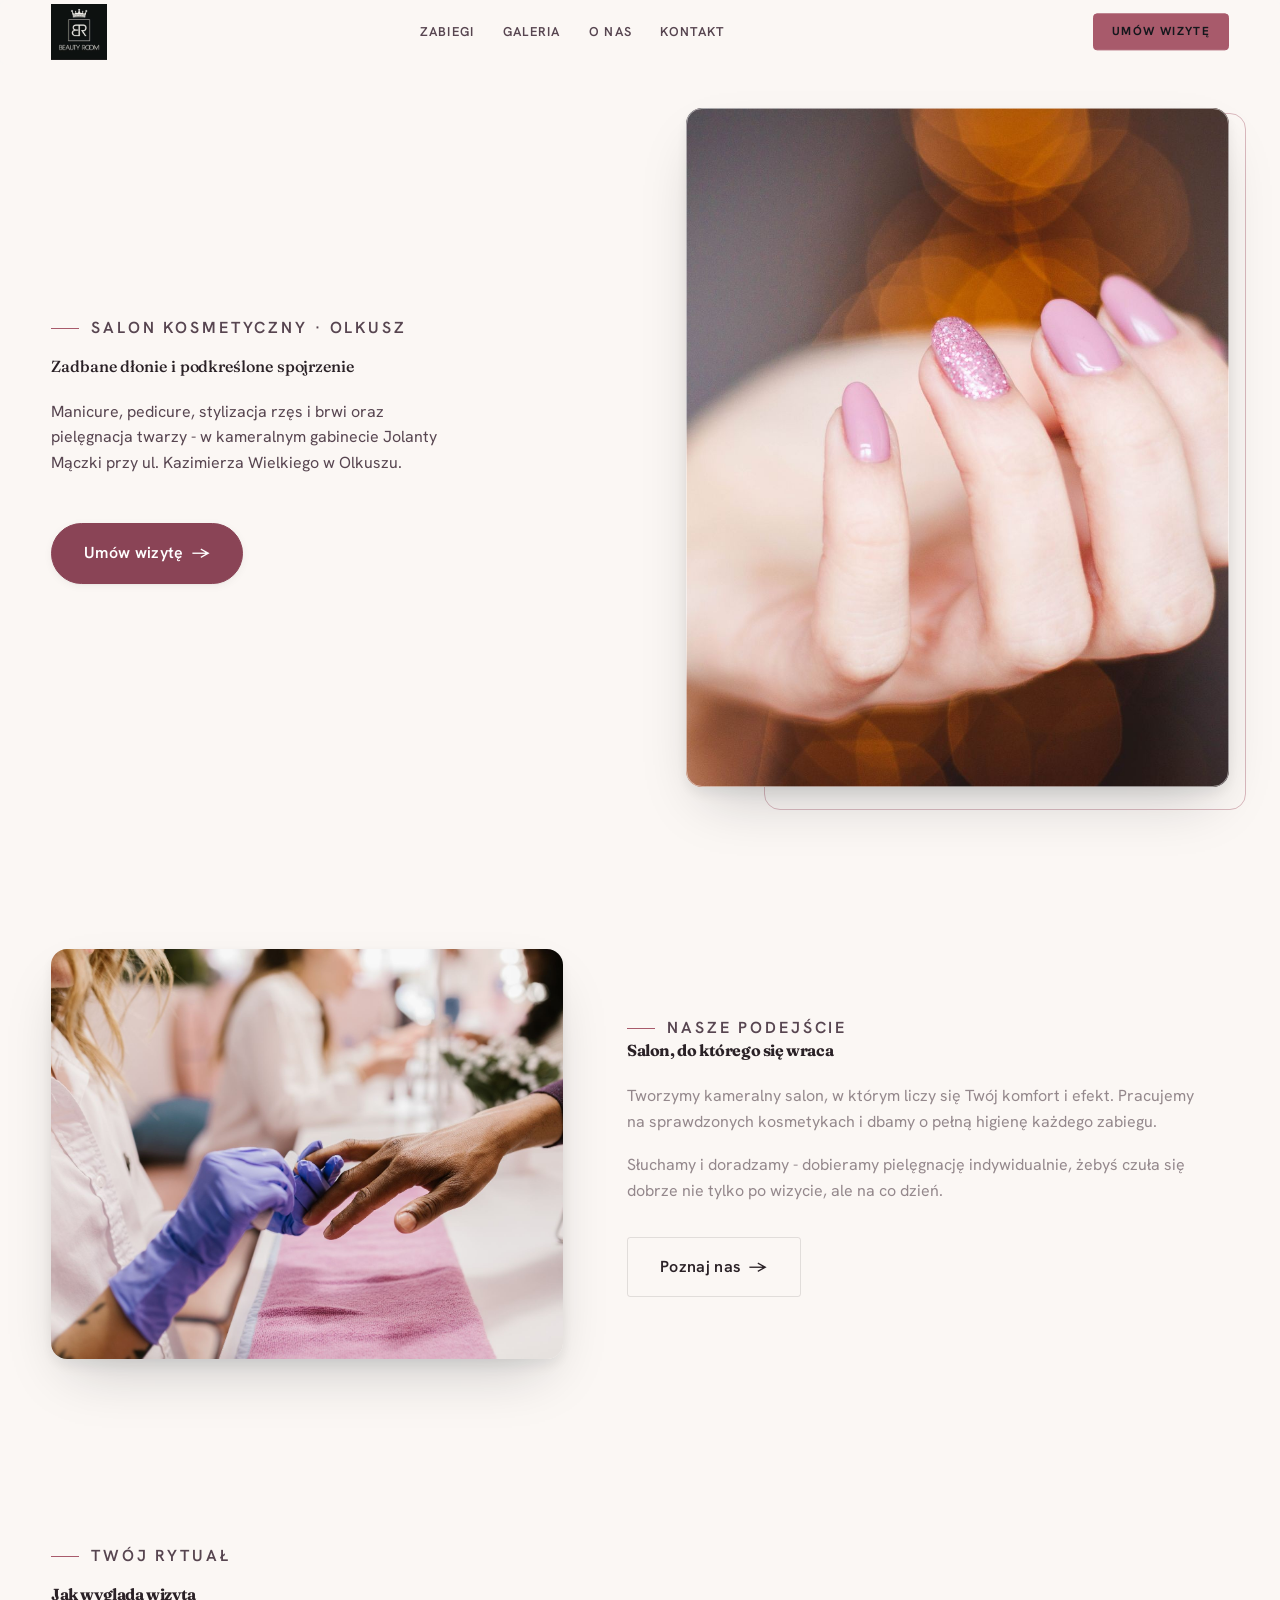
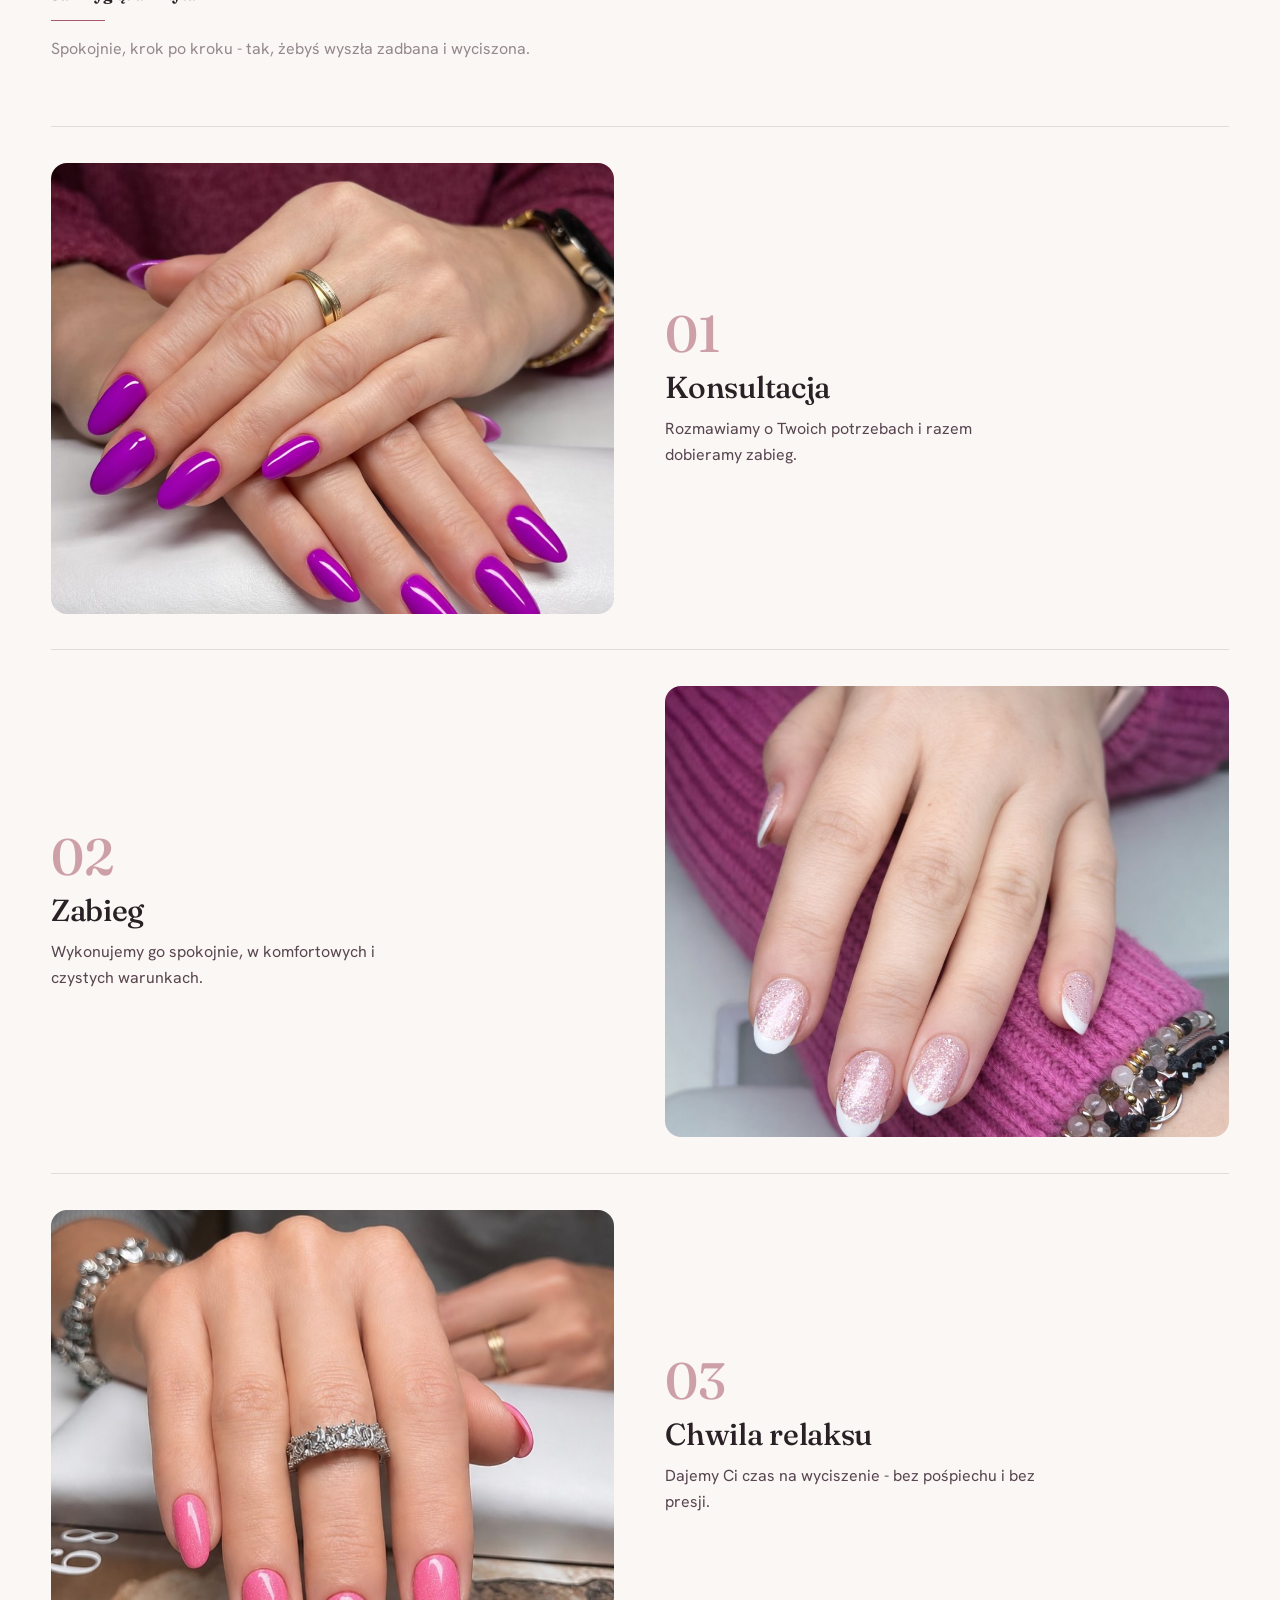
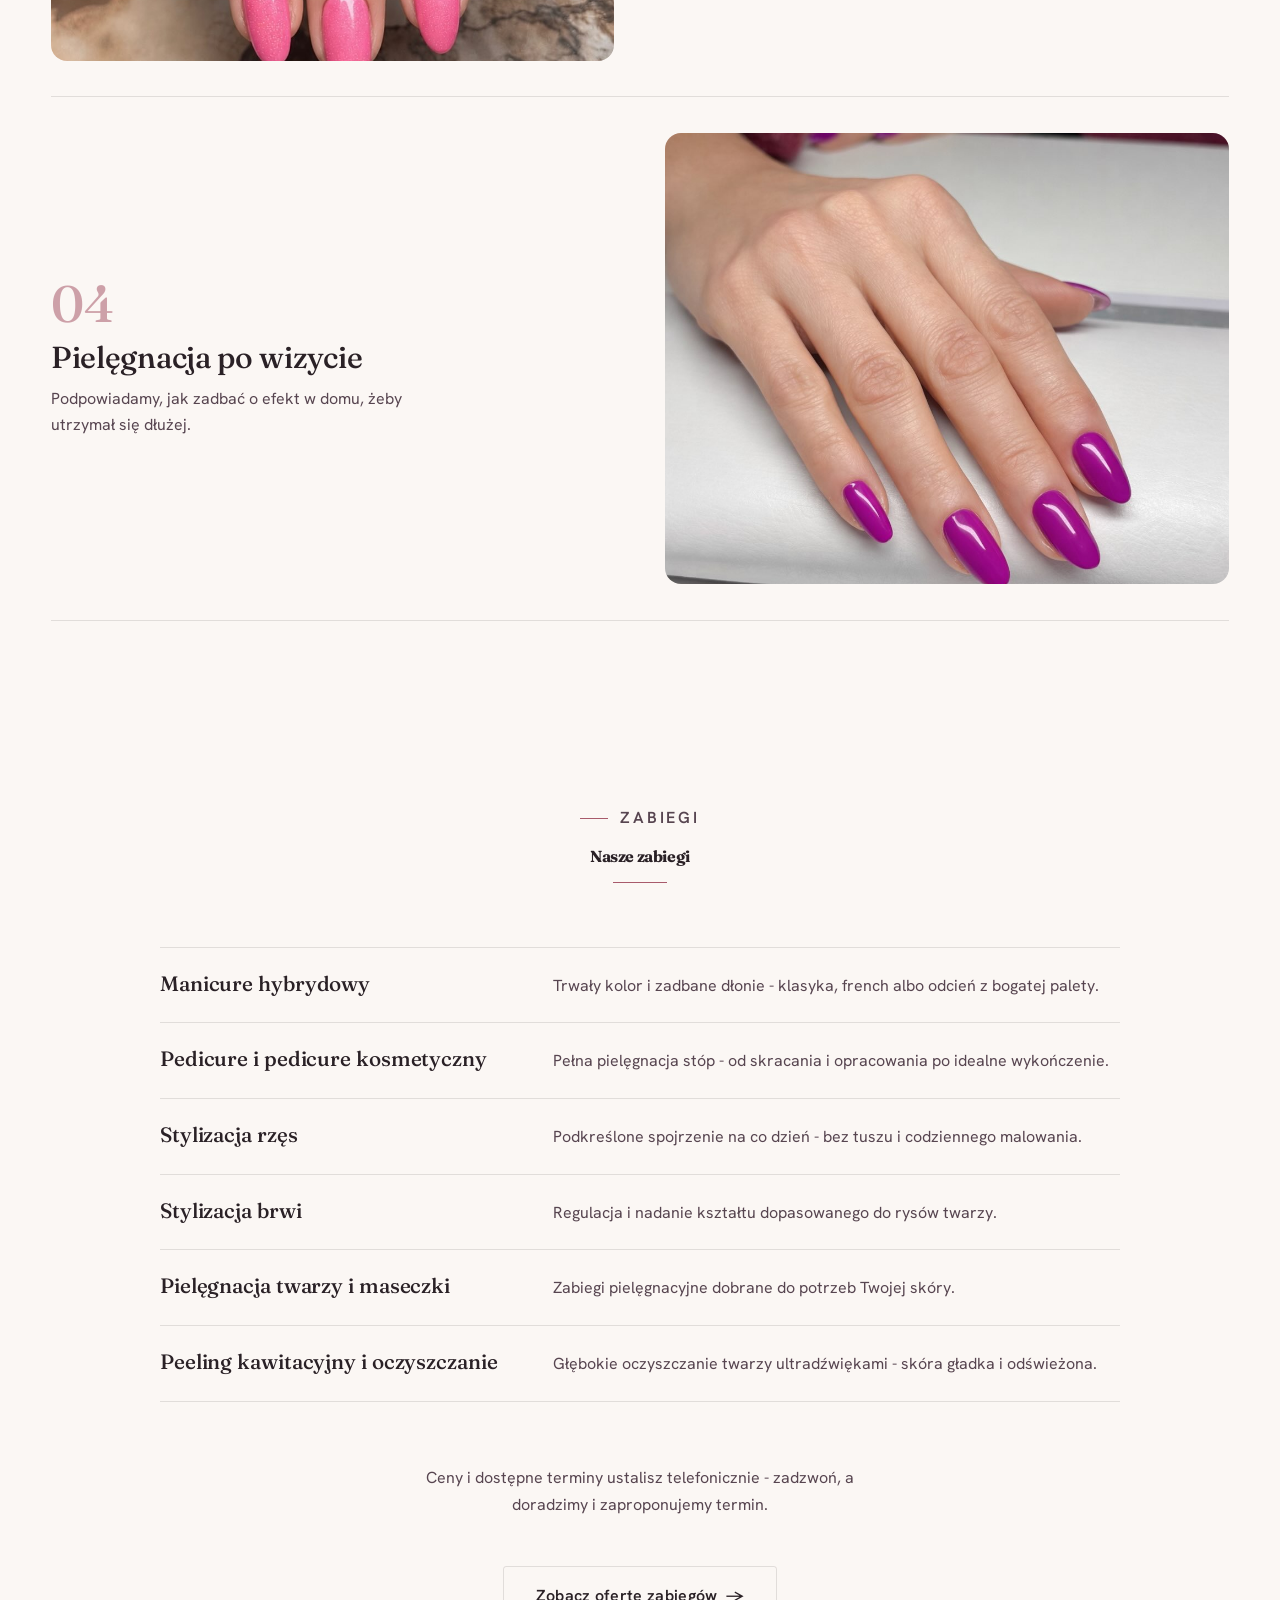
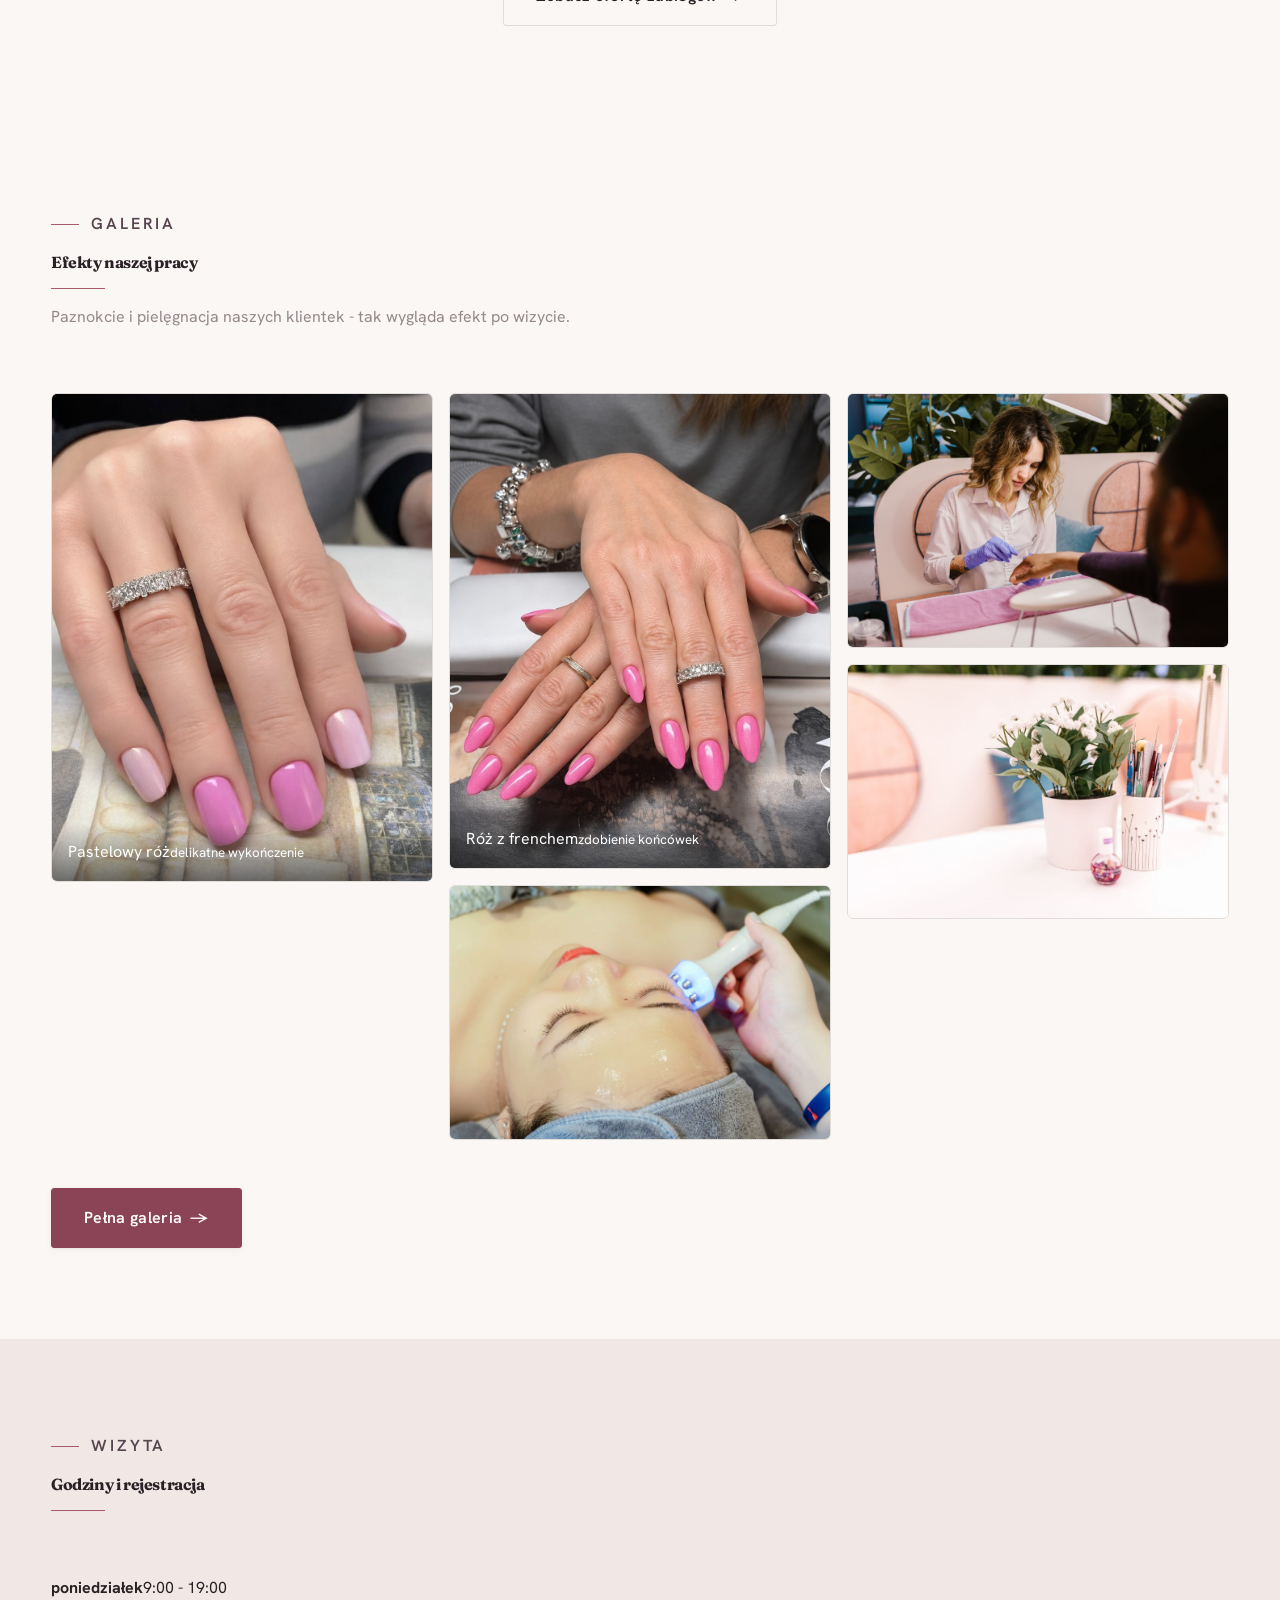
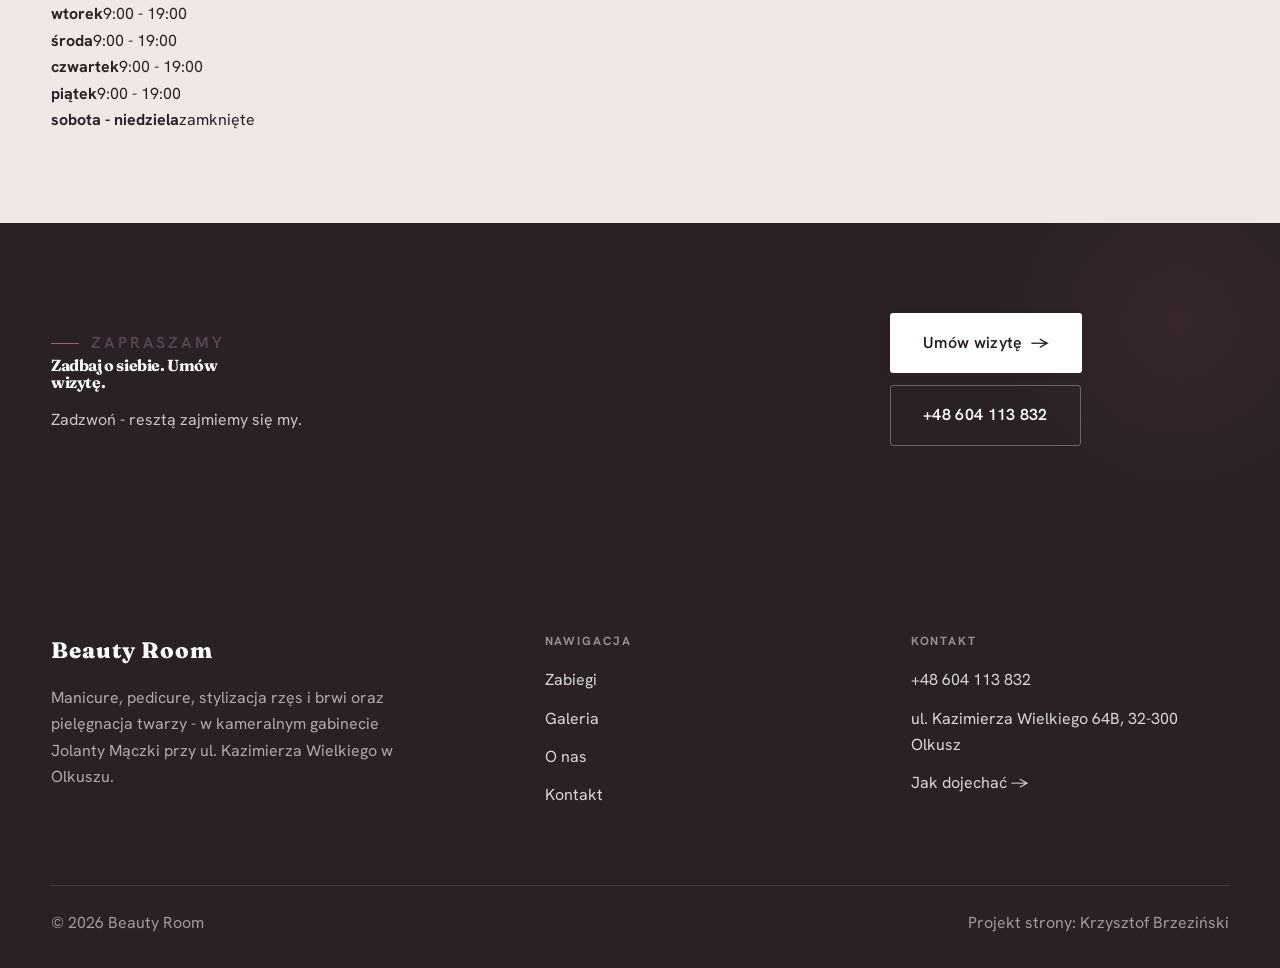
==== commit 812de900: "[claude-edit][cmt:c9f669b6-1304-4243-b159-a8d474fcd4ed] hero: nowe zdjęcie (różowy manicure) + więks" ====
--- a/index.html
+++ b/index.html
@@ -34,7 +34,7 @@
       <p class="hs-lead">Manicure, pedicure, stylizacja rzęs i brwi oraz pielęgnacja twarzy - w kameralnym gabinecie Jolanty Mączki przy ul. Kazimierza Wielkiego w Olkuszu.</p>
       <a href="kontakt.html" class="btn btn-accent hs-cta">Umów wizytę <span class="arr">→</span></a>
     </div>
-    <figure class="hs-fig reveal"><img src="img/g13.jpg" alt="Beauty Room"></figure>
+    <figure class="hs-fig reveal"><img src="img/hero.jpg" alt="Beauty Room"></figure>
   </div>
 </section>
 <section>
--- a/assets/styles.css
+++ b/assets/styles.css
@@ -401,9 +401,9 @@
 @media(max-width:760px){.gateways{grid-template-columns:1fr}.gateway{aspect-ratio:16/10}}
 
 /* 8) LOGO klienta w nagłówku (gdy podane --logo) */
-.brand-logo{height:40px;width:auto;max-width:220px;object-fit:contain;display:block}
-.nav.is-stuck .brand-logo{height:34px}
-@media(max-width:680px){.brand-logo{height:32px}}
+.brand-logo{height:56px;width:auto;max-width:240px;object-fit:contain;display:block}
+.nav.is-stuck .brand-logo{height:46px}
+@media(max-width:680px){.brand-logo{height:44px}}
 
 /* === rodzina: wellness === */
 /* ============================================================
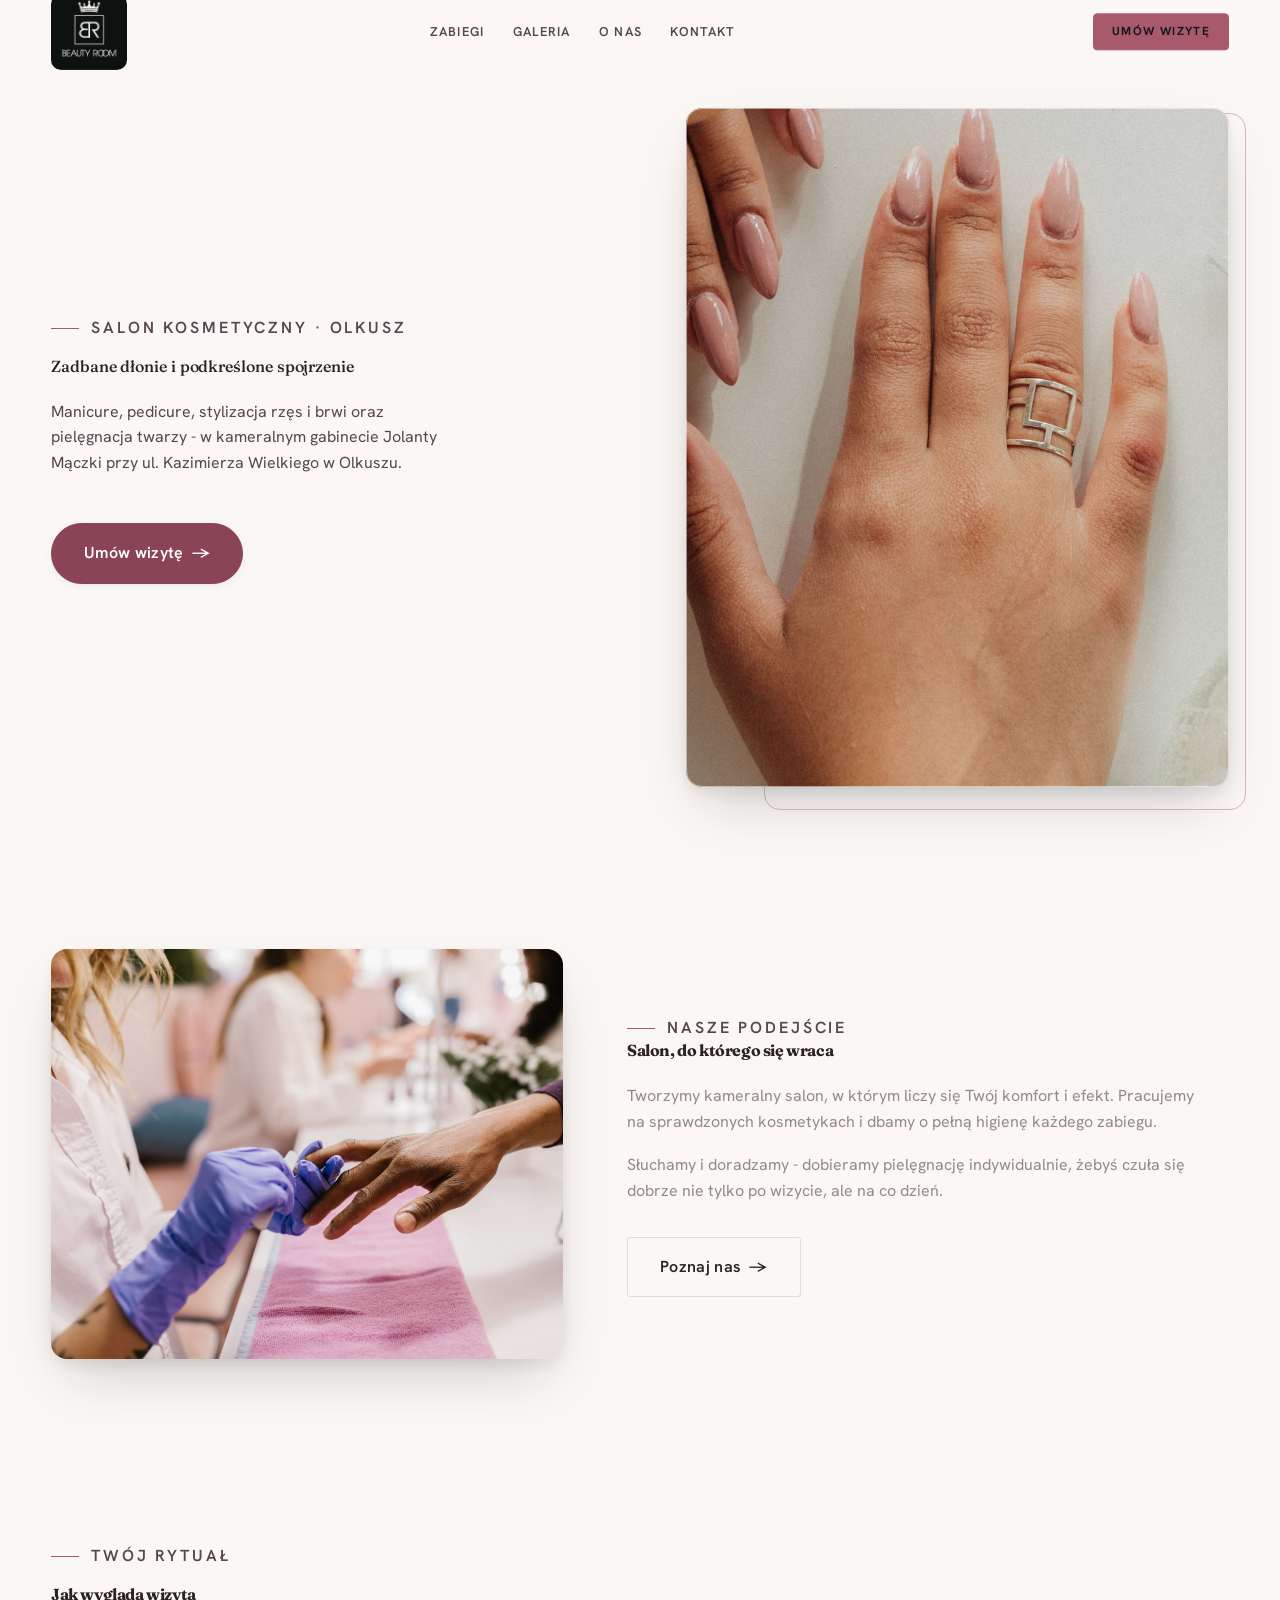
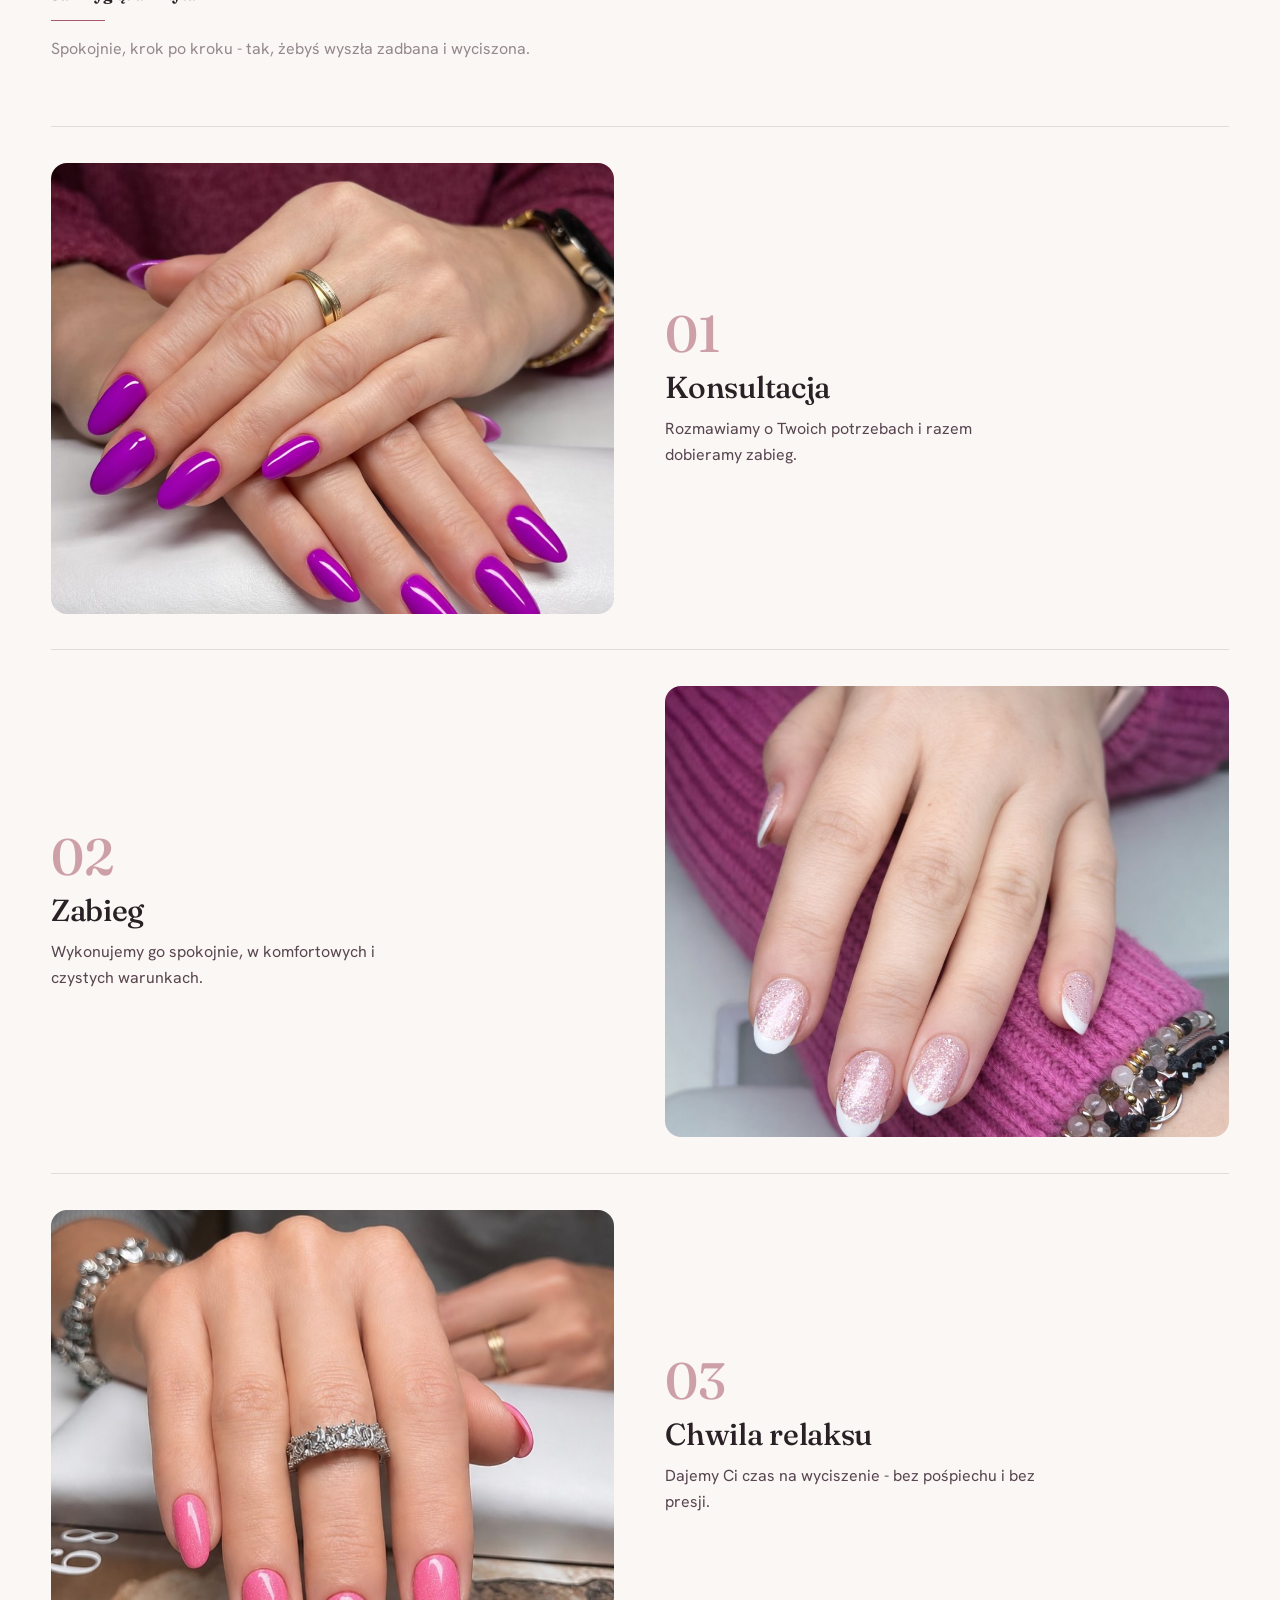
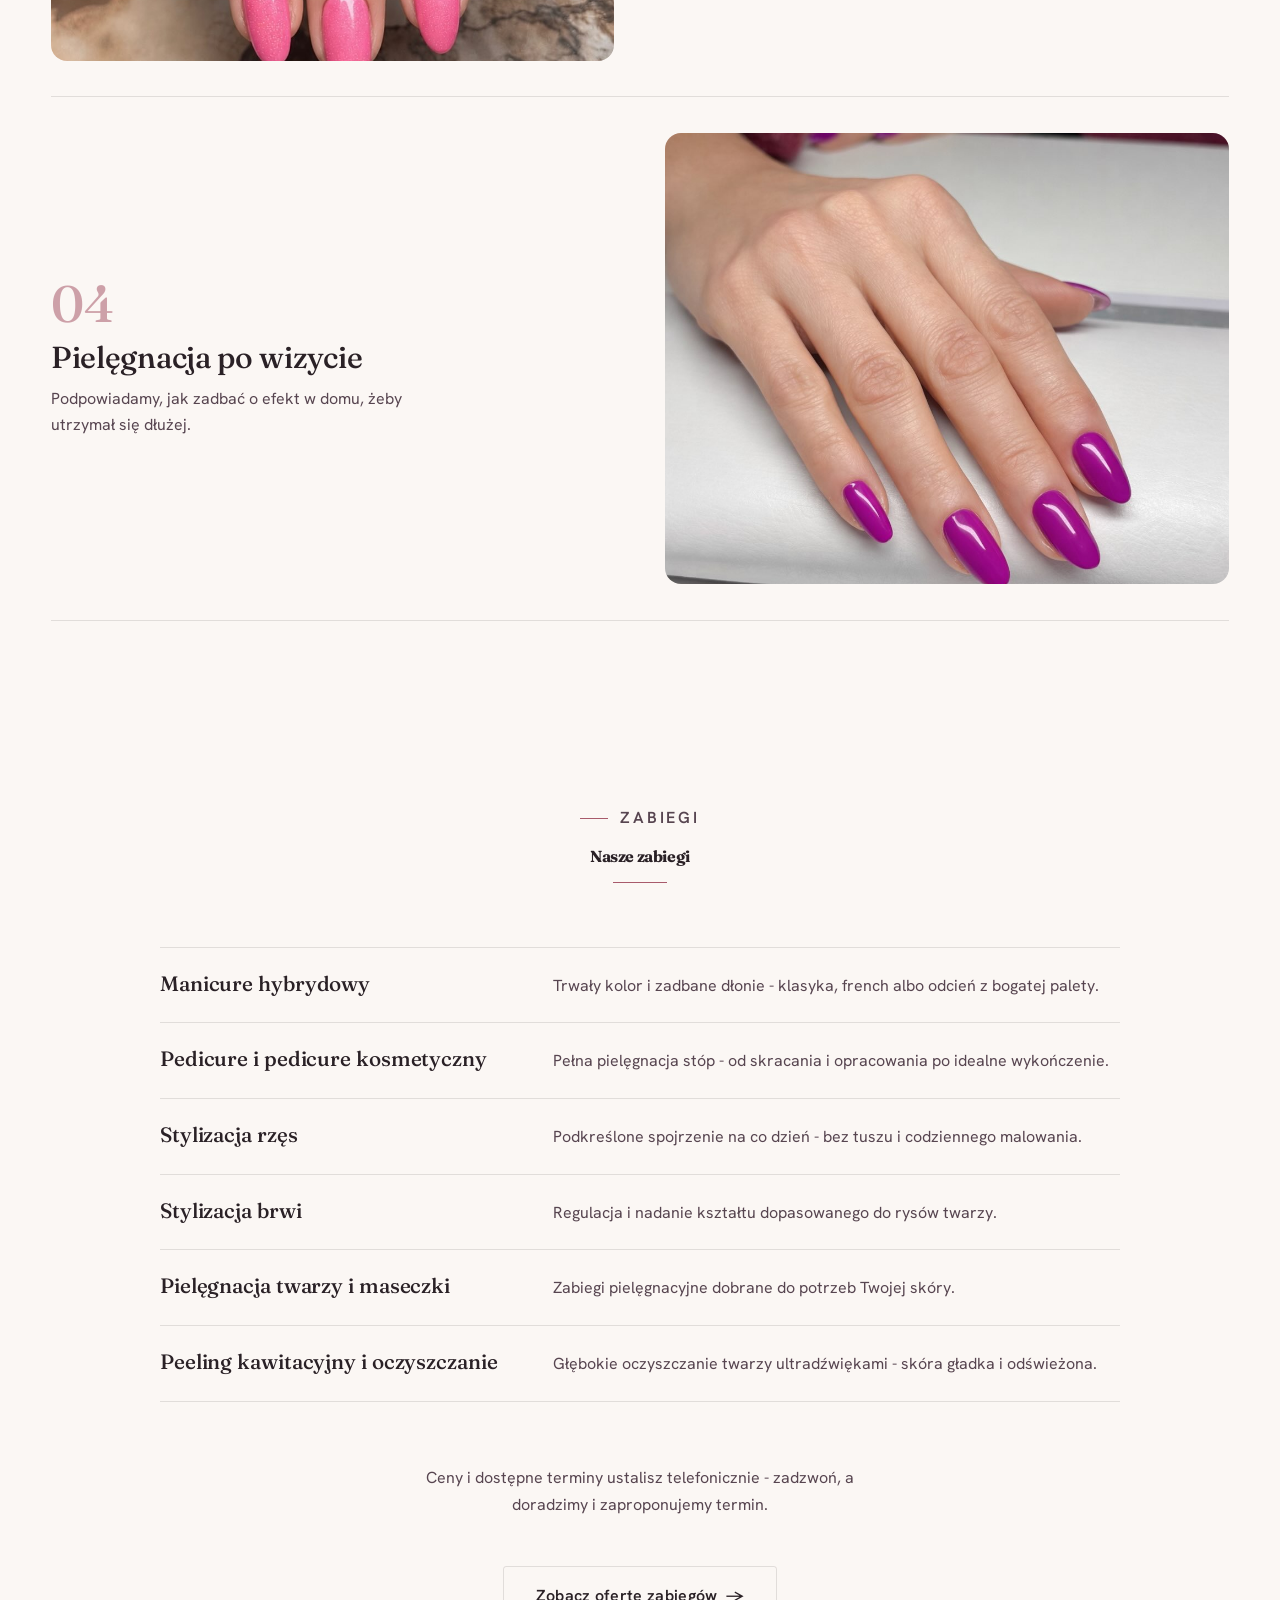
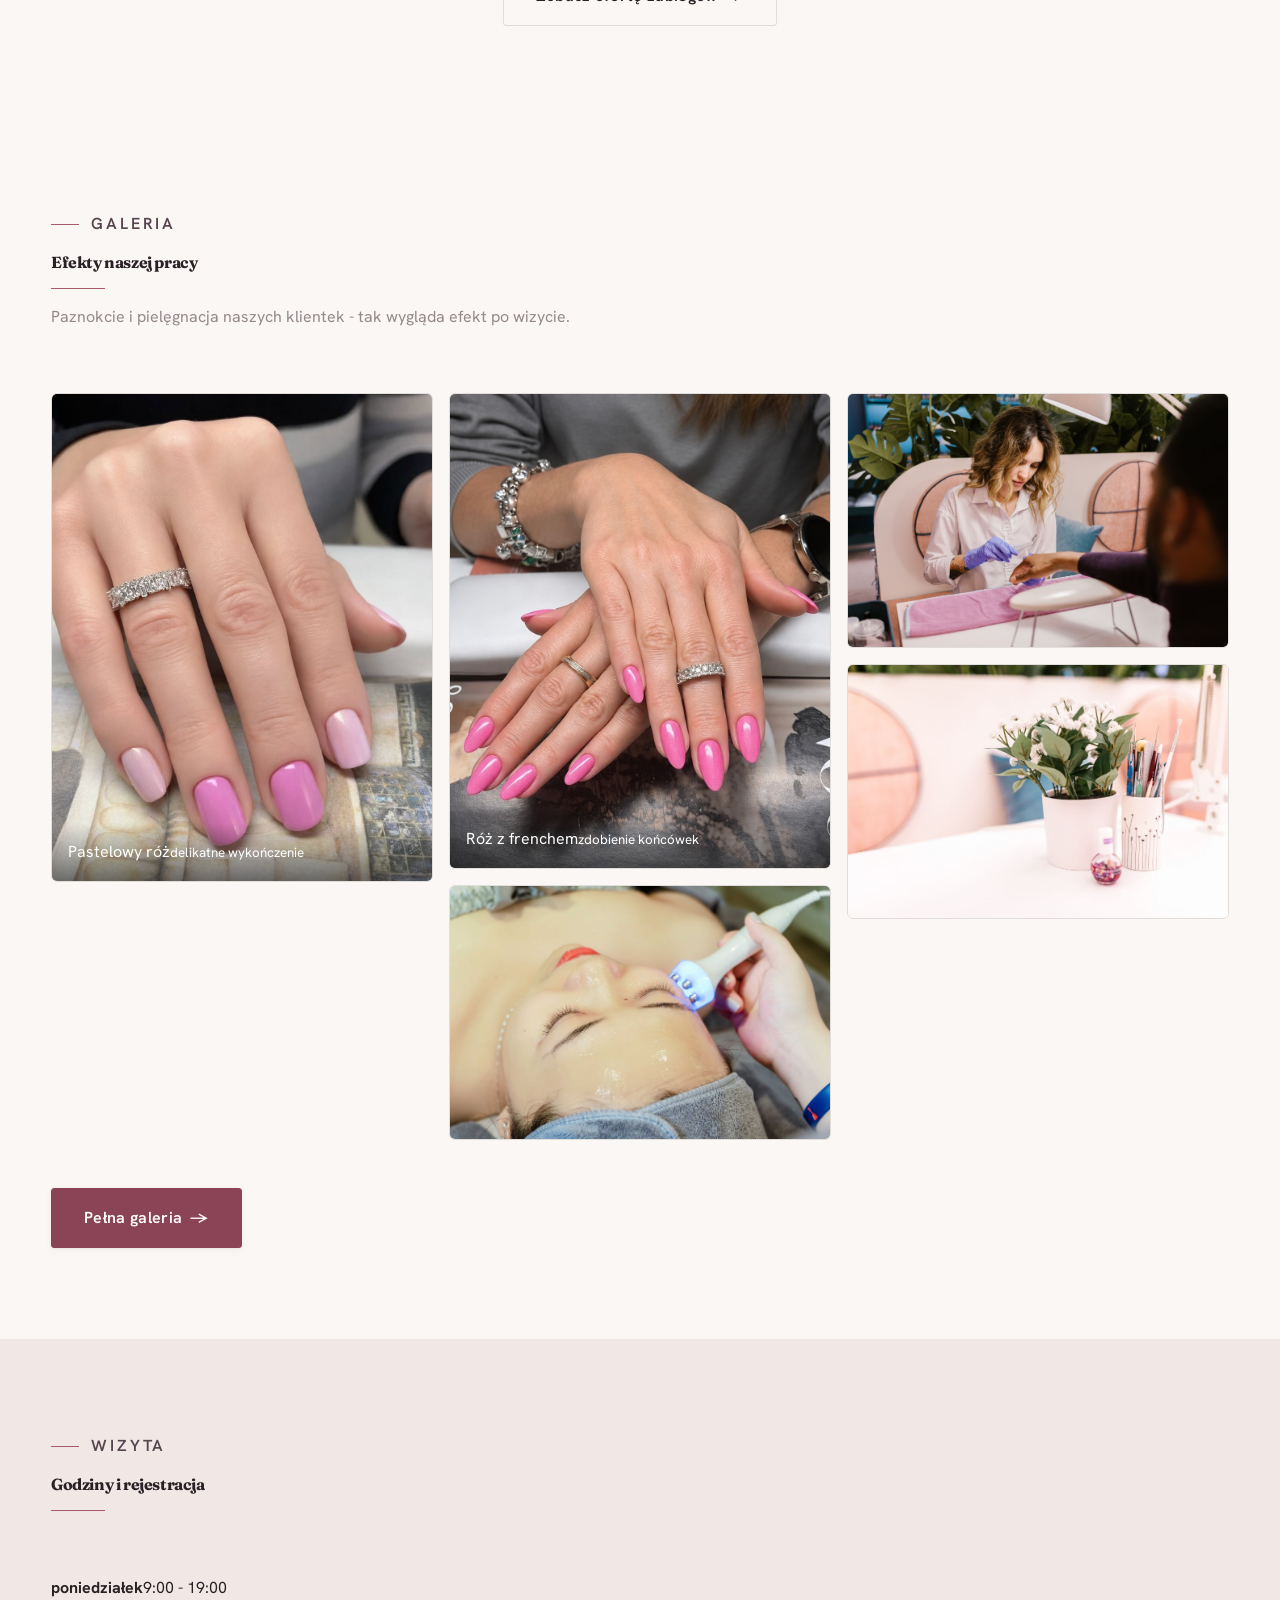
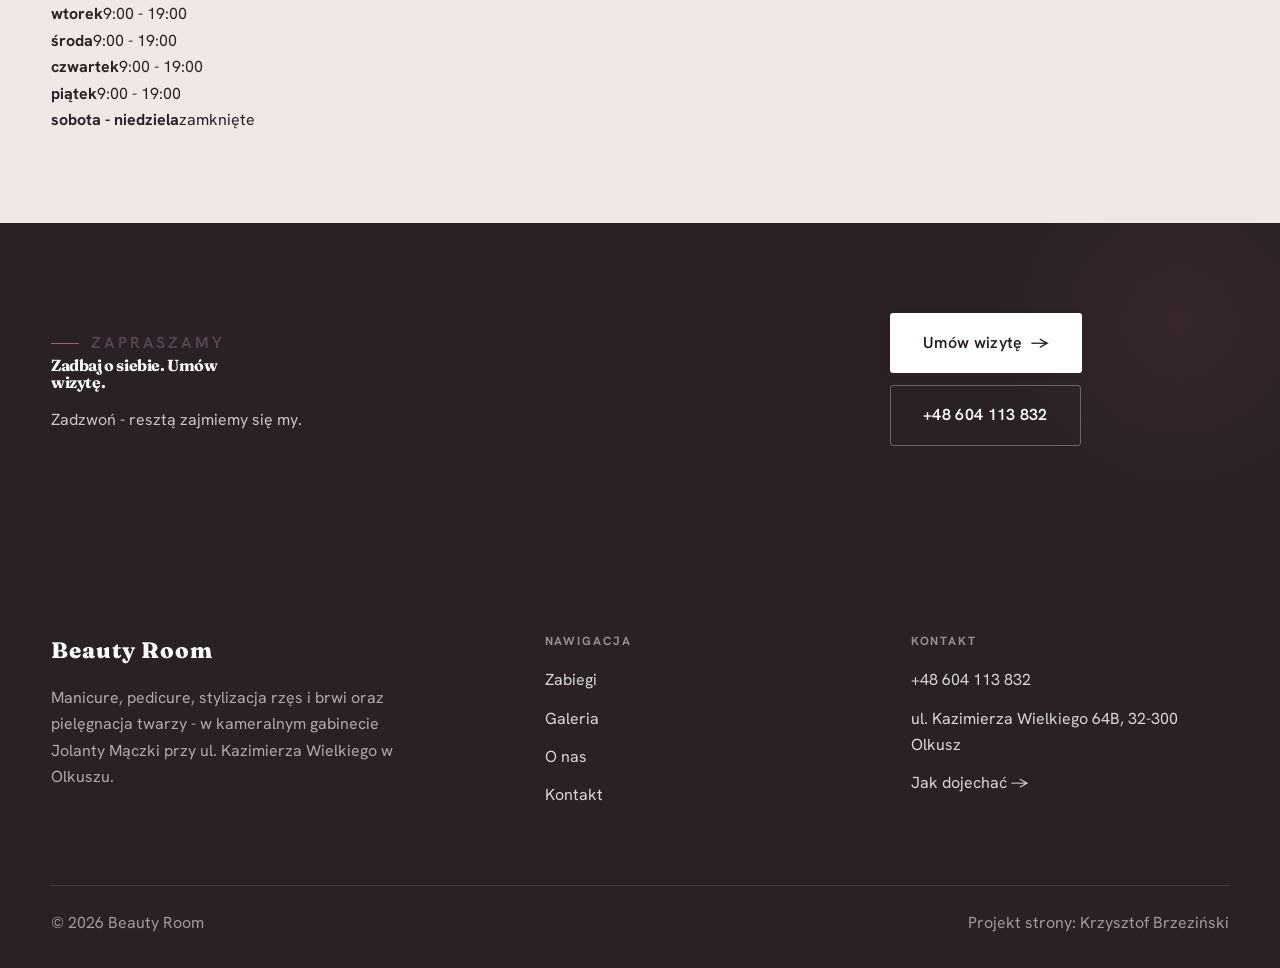
==== commit 41104e33: "[claude-edit][cmt:1030cdc2-26a5-492d-ab0c-148969f71716] logo wyraźnie większe (76px, wyższy pasek na" ====
--- a/index.html
+++ b/index.html
@@ -34,7 +34,7 @@
       <p class="hs-lead">Manicure, pedicure, stylizacja rzęs i brwi oraz pielęgnacja twarzy - w kameralnym gabinecie Jolanty Mączki przy ul. Kazimierza Wielkiego w Olkuszu.</p>
       <a href="kontakt.html" class="btn btn-accent hs-cta">Umów wizytę <span class="arr">→</span></a>
     </div>
-    <figure class="hs-fig reveal"><img src="img/hero.jpg" alt="Beauty Room"></figure>
+    <figure class="hs-fig reveal"><img src="img/hero2.jpg" alt="Beauty Room"></figure>
   </div>
 </section>
 <section>
--- a/assets/styles.css
+++ b/assets/styles.css
@@ -381,7 +381,8 @@
 .nav{transition:box-shadow .4s ease,background .4s ease}
 .nav.is-stuck{box-shadow:0 1px 0 var(--line),0 14px 30px -24px rgba(0,0,0,.45)}
 .nav-inner{transition:height .35s var(--ease)}
-.nav.is-stuck .nav-inner{height:60px}
+.nav.is-stuck .nav-inner{height:76px}
+@media(max-width:680px){.nav.is-stuck .nav-inner{height:60px}}
 
 /* 6) MANIFESTO — pełnoekranowy cytat-bohater (zastępuje generyczne „Dlaczego my") */
 .manifesto{background:var(--paper-2);text-align:center}
@@ -401,9 +402,11 @@
 @media(max-width:760px){.gateways{grid-template-columns:1fr}.gateway{aspect-ratio:16/10}}
 
 /* 8) LOGO klienta w nagłówku (gdy podane --logo) */
-.brand-logo{height:56px;width:auto;max-width:240px;object-fit:contain;display:block}
-.nav.is-stuck .brand-logo{height:46px}
-@media(max-width:680px){.brand-logo{height:44px}}
+.brand-logo{height:76px;width:auto;max-width:260px;object-fit:contain;display:block;border-radius:10px}
+.nav.is-stuck .brand-logo{height:60px}
+@media(max-width:680px){.brand-logo{height:56px}}
+.nav-inner{height:92px}
+@media(max-width:680px){.nav-inner{height:72px}}
 
 /* === rodzina: wellness === */
 /* ============================================================
